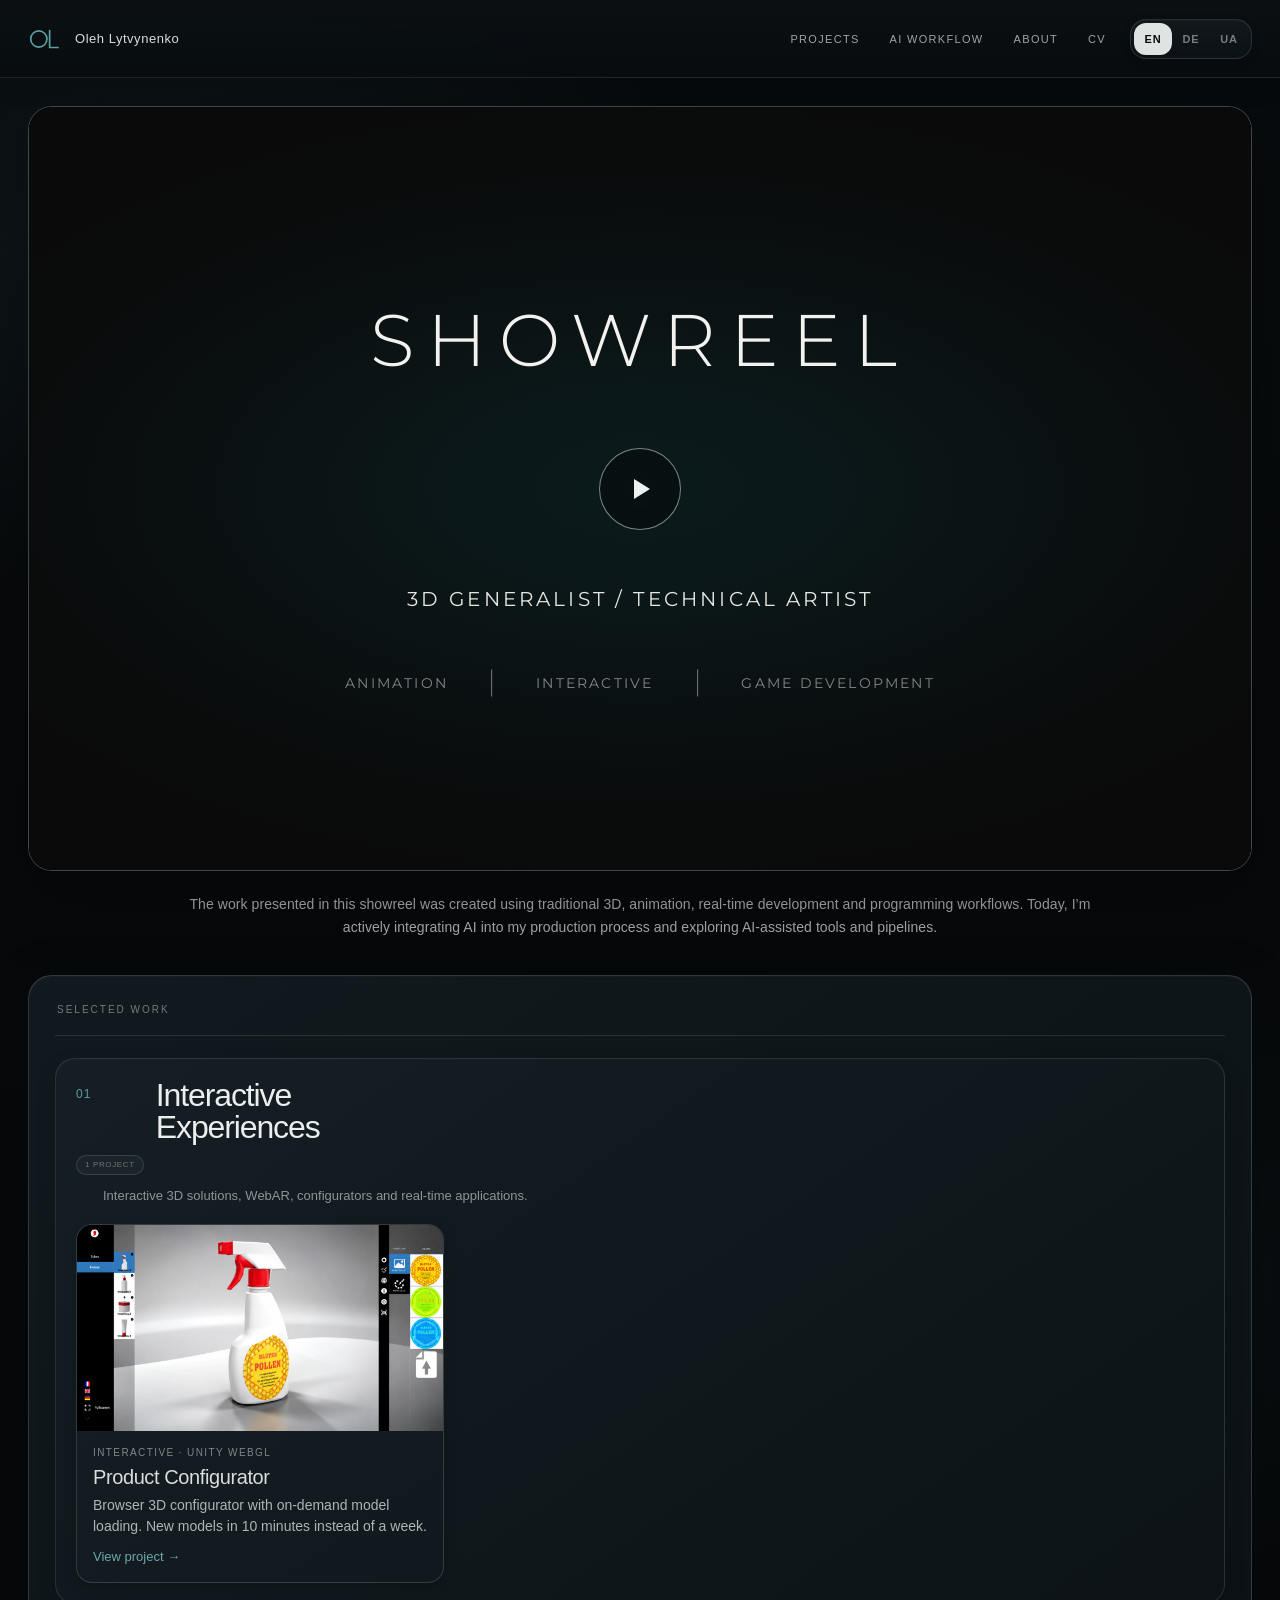
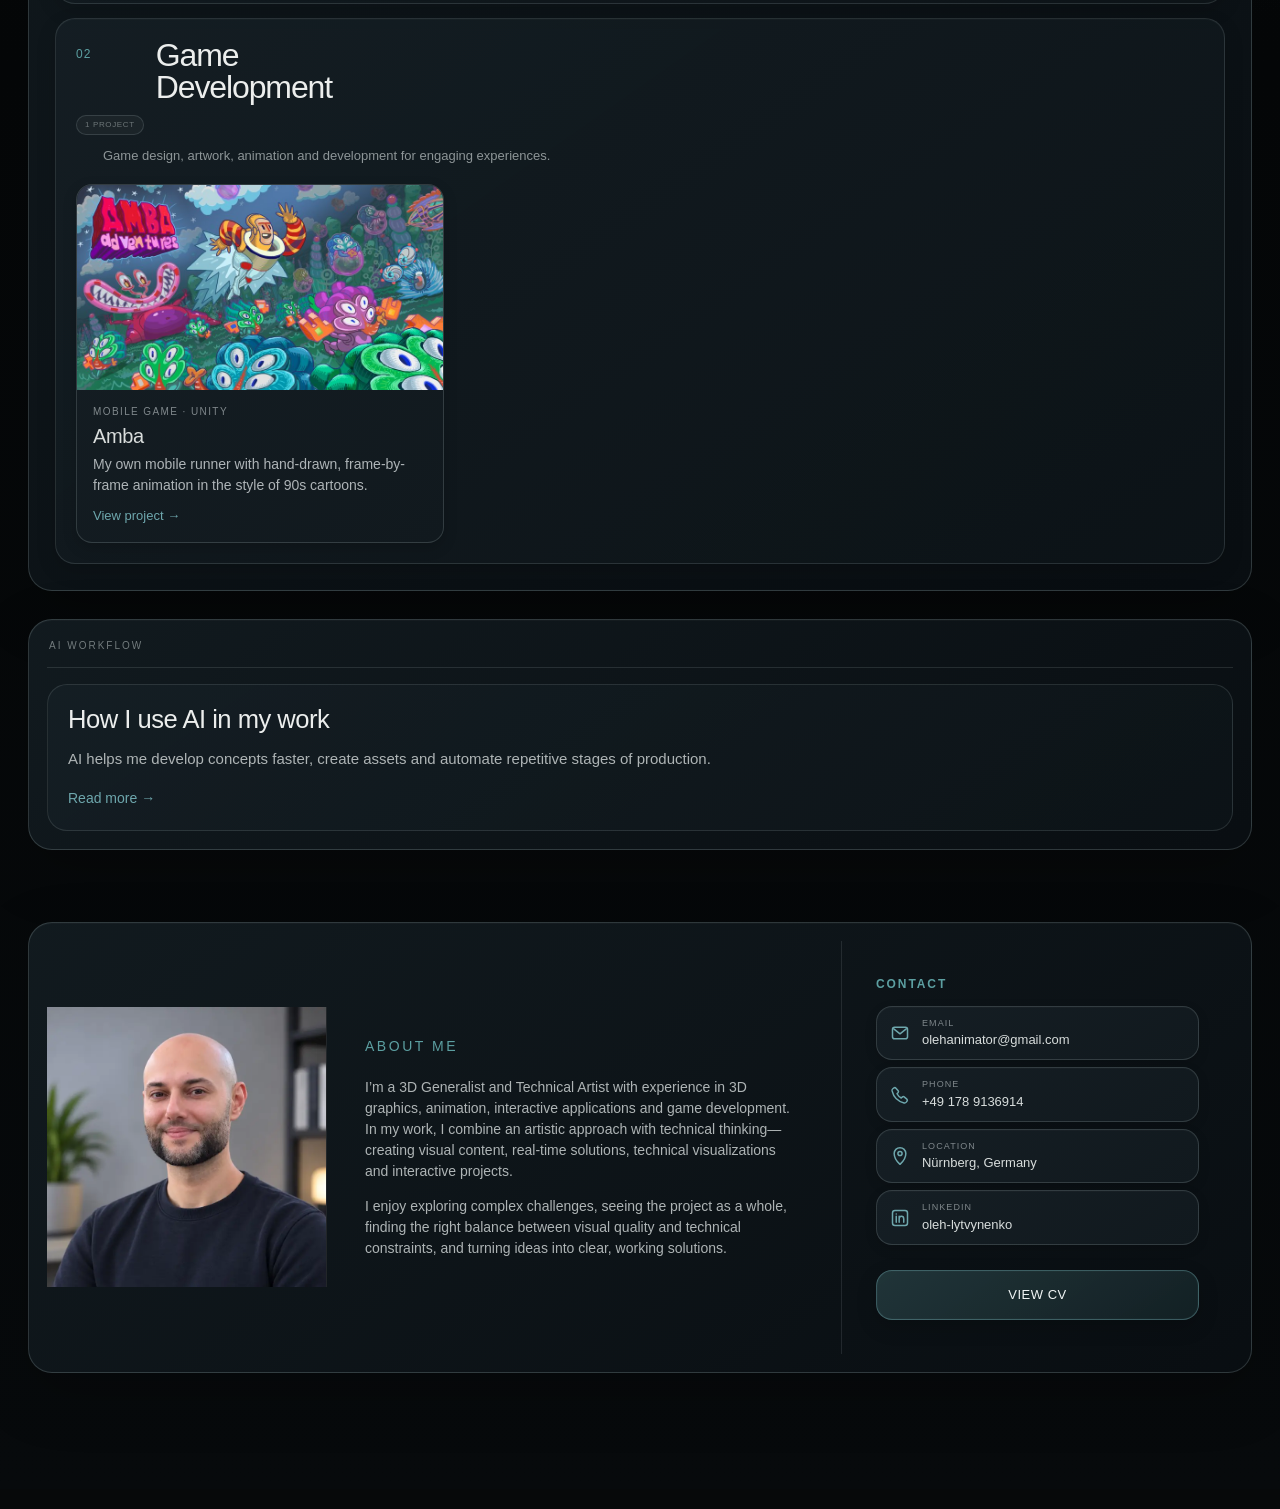
==== index.html @ 7b5730e3 "AI page: back-to-portfolio links instead of 'see the projects'; wider mobile panels, equal photo mar" ====
<!doctype html>
<html lang="en">
<head>
  <meta charset="utf-8">
  <meta name="viewport" content="width=device-width,initial-scale=1">
  <meta name="description" content="Portfolio of Oleh Lytvynenko, a 3D Artist and Technical Artist working in 3D graphics, animation, interactive applications, real-time solutions and game development.">
  <meta name="author" content="Oleh Lytvynenko">
  <meta name="robots" content="index,follow">
  <link rel="canonical" href="https://olehanimator.github.io/">
  <link rel="icon" href="assets/favicon.svg" type="image/svg+xml">
  <meta property="og:type" content="website">
  <meta property="og:site_name" content="Oleh Lytvynenko Portfolio">
  <meta property="og:title" content="Oleh Lytvynenko — 3D Artist & Technical Artist">
  <meta property="og:description" content="3D graphics, animation, interactive applications, real-time solutions and game development.">
  <meta property="og:url" content="https://olehanimator.github.io/">
  <meta property="og:image" content="https://olehanimator.github.io/assets/og-image-v2.png">
  <meta property="og:image:type" content="image/png">
  <meta property="og:image:width" content="1200">
  <meta property="og:image:height" content="630">
  <meta property="og:image:alt" content="Oleh Lytvynenko — 3D Artist and Technical Artist portfolio">
  <meta name="twitter:card" content="summary_large_image">
  <meta name="twitter:title" content="Oleh Lytvynenko — 3D Artist & Technical Artist">
  <meta name="twitter:description" content="3D graphics, animation, interactive applications, real-time solutions and game development.">
  <meta name="twitter:image" content="https://olehanimator.github.io/assets/og-image-v2.png">
  <meta name="twitter:image:alt" content="Oleh Lytvynenko — 3D Artist and Technical Artist portfolio">
  <title>Oleh Lytvynenko — 3D Artist & Technical Artist</title>
  <link rel="preconnect" href="https://fonts.googleapis.com">
  <link rel="preconnect" href="https://fonts.gstatic.com" crossorigin>
  <link href="https://fonts.googleapis.com/css2?family=Montserrat:wght@300;400;500&display=swap" rel="stylesheet">
  <link rel="stylesheet" href="styles.css?v=20260807-3">
  <link rel="stylesheet" href="motion.css?v=20260808-1">
  <link rel="stylesheet" href="mobile-fixes.css?v=20261122-2">
  <link rel="stylesheet" href="visual-tuning-2026.css?v=20260906-1">
  <link rel="stylesheet" href="showreel-state.css?v=20260827-1">
  <link rel="stylesheet" href="home-projects.css?v=20261122-2">
</head>
<body>
<header class="topbar wrap">
  <a class="logo-mark" href="#top" aria-label="Oleh Lytvynenko — home">
    <svg viewBox="0 0 44 40" aria-hidden="true"><circle cx="14" cy="20" r="10.5" fill="none" stroke="currentColor" stroke-width="2.2"/><path d="M28 9v22h11" fill="none" stroke="currentColor" stroke-width="2.2" stroke-linecap="round" stroke-linejoin="round"/></svg>
  </a>
  <div class="topbar-right"><nav><a class="projects-nav-link" href="#projects" data-i18n="nav.projects">Projects</a><a href="ai-workflow.html" data-i18n="nav.ai">AI workflow</a><a href="#about" data-i18n="nav.about">About</a><a href="cv.html">CV</a></nav><div class="language-switcher" aria-label="Language selector"><button type="button" data-lang="en" class="active" aria-pressed="true">EN</button><button type="button" data-lang="de" aria-pressed="false">DE</button><button type="button" data-lang="uk" aria-pressed="false">UA</button></div></div>
</header>
<main id="top">
  <section class="hero wrap"><div class="hero-card" style="aspect-ratio:8/5;min-height:0"><video controls playsinline webkit-playsinline preload="auto" poster="assets/pattern.PNG?v=20260816-1" style="position:absolute;inset:0;width:100%;height:100%;object-fit:contain;background:#000"><source src="https://pub-0a79db6bbbdb49428a9da6ef787332a0.r2.dev/LytvynenkoShowreel.mp4" type="video/mp4">Your browser does not support HTML5 video.</video><div class="shade" style="display:none"></div><div class="hero-copy" style="display:none"><p class="eyebrow" data-i18n="hero.role">3D Artist · Technical Artist</p><h1>Oleh<br>Lytvynenko</h1><p data-i18n-html="hero.intro">I create animation, interactive experiences<br>and technical visualization.</p><span data-i18n="hero.location">● Nürnberg, Germany</span></div><button class="play" type="button" aria-label="Play showreel" style="display:none"><span aria-hidden="true"></span></button><div class="reel-label" style="display:none"><strong data-i18n="hero.showreel">Showreel</strong><span data-i18n="hero.comingSoon">coming soon</span></div><div class="controls" style="display:none"><span>▶</span><span>00:00</span><i></i><span>01:18</span><span>◖</span><span>⚙</span><span>⛶</span></div></div><p class="showreel-note" data-i18n="hero.aiNote">The work presented in this showreel was created using traditional 3D, animation, real-time development and programming workflows. Today, I’m actively integrating AI into my production process and exploring AI-assisted tools and pipelines.</p></section>

  <section id="projects" class="wrap projects home-projects">
    <p class="section-label" data-i18n="projects.label">Selected work</p>

    <section class="work-section" id="interactive">
      <div class="work-heading"><div class="work-title"><span class="work-number">01</span><h2 data-i18n-html="projects.interactive.title">Interactive<br>Experiences</h2><span class="project-count" data-i18n="projects.countOne">1 project</span></div><p data-i18n="projects.interactive.text">Interactive 3D solutions, WebAR, configurators and real-time applications.</p></div>
      <div class="work-cards">
        <a class="work-card" data-project href="projects/product-configurator.html"><div class="work-thumb interactive-thumb"><img src="assets/projects/product-configurator/thumb.jpg?v=2" alt="3D product configurator in the browser" loading="lazy"></div><div class="work-card-copy"><small>Interactive · Unity WebGL</small><h3 data-i18n="cards.configurator.title">Product Configurator</h3><p data-i18n="cards.configurator.text">Browser 3D configurator with on-demand model loading. New models in 10 minutes instead of a week.</p><span data-i18n="cards.view">View project →</span></div></a>
      </div>
    </section>

    <section class="work-section is-temporarily-hidden" id="animation" aria-hidden="true">
      <div class="work-heading"><div class="work-title"><span class="work-number orange-text">02</span><h2 data-i18n="projects.animation.title">Animation</h2><span class="project-count" data-i18n="projects.countTwo">2 projects</span></div><p data-i18n="projects.animation.text">2D and 3D animation, motion design, character animation and storytelling.</p></div>
      <div class="work-cards">
        <a class="work-card" href="project-template.html"><div class="work-thumb animation-thumb"><img src="assets/pattern.PNG?v=20260816-1" alt="Animation project placeholder"></div><div class="work-card-copy"><small>3D Animation</small><h3>Animation Project</h3><p>Project details coming soon.</p><span>View project →</span></div></a>
        <a class="work-card placeholder-card" href="project-template.html"><div class="work-thumb animation-thumb"><img src="assets/pattern.PNG?v=20260816-1" alt="Animation project placeholder"></div><div class="work-card-copy"><small>Motion · Character</small><h3>Next Project</h3><p>Project details coming soon.</p><span>View project →</span></div></a>
      </div>
    </section>

    <section class="work-section" id="games">
      <div class="work-heading"><div class="work-title"><span class="work-number green-text">02</span><h2 data-i18n-html="projects.game.title">Game<br>Development</h2><span class="project-count" data-i18n="projects.countOne">1 project</span></div><p data-i18n="projects.game.text">Game design, artwork, animation and development for engaging experiences.</p></div>
      <div class="work-cards">
        <a class="work-card" data-project href="projects/amba.html"><div class="work-thumb game-thumb"><img src="assets/projects/amba/thumb.jpg?v=2" alt="Amba Adventures key art: the astronaut, Amba and the aliens" loading="lazy"></div><div class="work-card-copy"><small>Mobile game · Unity</small><h3>Amba</h3><p data-i18n="cards.amba.text">My own mobile runner with hand-drawn, frame-by-frame animation in the style of 90s cartoons.</p><span data-i18n="cards.view">View project →</span></div></a>
      </div>
    </section>
  </section>

  <section id="ai-workflow" class="wrap ai-teaser">
    <p class="section-label" data-i18n="ai.label">AI workflow</p>
    <div class="ai-teaser-body">
      <h2 data-i18n="ai.title">How I use AI in my work</h2>
      <p data-i18n="ai.text">AI helps me develop concepts faster, create assets and automate repetitive stages of production.</p>
      <a class="ai-teaser-link" href="ai-workflow.html" data-i18n="ai.more">Read more →</a>
    </div>
  </section>

  <section id="about" class="about wrap"><div class="portrait"><img src="assets/portrait-site.webp?v=1" alt="Portrait of Oleh Lytvynenko" width="900" height="900" loading="lazy" decoding="async"></div><div class="about-copy"><p class="eyebrow accent" data-i18n="about.title">About me</p><p data-i18n="about.p1">I’m a 3D Artist and Technical Artist with experience in 3D graphics, animation, interactive applications and game development. In my work, I combine an artistic approach with technical thinking—creating visual content, real-time solutions, technical visualizations and interactive projects.</p><p data-i18n="about.p2">I enjoy exploring complex challenges, seeing the project as a whole, finding the right balance between visual quality and technical constraints, and turning ideas into clear, working solutions.</p></div><div class="contact" aria-label="Contact details"><p class="contact-label">Contact</p><a class="contact-row" href="mailto:olehanimator@gmail.com"><span class="contact-icon" aria-hidden="true" style="color:#6ea7ad;display:grid;place-items:center"><svg viewBox="0 0 24 24" fill="none" style="width:20px;height:20px;display:block"><rect x="3" y="5" width="18" height="14" rx="2.5" stroke="currentColor" stroke-width="1.8"/><path d="M4.5 7l7.5 6 7.5-6" stroke="currentColor" stroke-width="1.8" stroke-linecap="round" stroke-linejoin="round"/></svg></span><span><small>Email</small>olehanimator@gmail.com</span></a><a class="contact-row" href="tel:+491789136914"><span class="contact-icon" aria-hidden="true" style="color:#6ea7ad;display:grid;place-items:center"><svg viewBox="0 0 24 24" fill="none" style="width:20px;height:20px;display:block"><path d="M7.1 3.8 9.8 7c.5.6.5 1.4 0 2L8.4 10.5c1.2 2.3 2.8 3.9 5.1 5.1l1.5-1.4c.6-.5 1.4-.5 2 0l3.2 2.7c.7.6.8 1.6.3 2.3l-1 1.4c-.6.8-1.6 1.2-2.6.9C9.3 19.7 4.3 14.7 2.5 7.1c-.2-1 .1-2 .9-2.6l1.4-1c.7-.5 1.7-.4 2.3.3Z" stroke="currentColor" stroke-width="1.8" stroke-linecap="round" stroke-linejoin="round"/></svg></span><span><small>Phone</small>+49 178 9136914</span></a><div class="contact-row static"><span class="contact-icon" aria-hidden="true" style="color:#6ea7ad;display:grid;place-items:center"><svg viewBox="0 0 24 24" fill="none" style="width:20px;height:20px;display:block"><path d="M12 22s7-6.1 7-13a7 7 0 1 0-14 0c0 6.9 7 13 7 13Z" stroke="currentColor" stroke-width="1.8" stroke-linejoin="round"/><circle cx="12" cy="9" r="2.5" stroke="currentColor" stroke-width="1.8"/></svg></span><span><small>Location</small><span data-i18n="about.locationText">Nürnberg, Germany</span></span></div><a class="contact-row" href="https://www.linkedin.com/in/oleh-lytvynenko-2490a337" target="_blank" rel="noreferrer"><span class="contact-icon" aria-hidden="true" style="color:#6ea7ad;display:grid;place-items:center;background:none;border:0;box-shadow:none"><svg viewBox="0 0 24 24" fill="none" style="width:20px;height:20px;display:block"><rect x="3" y="3" width="18" height="18" rx="3" stroke="currentColor" stroke-width="1.8"/><path d="M7.5 10v7M7.5 7.2v.1M11 17v-4.1c0-1.8 1-3 2.7-3 1.9 0 2.8 1.2 2.8 3.2V17M11 10v7" stroke="currentColor" stroke-width="1.8" stroke-linecap="round"/></svg></span><span><small>LinkedIn</small>oleh-lytvynenko</span></a><a id="cv" class="cv-link" href="cv.html">View CV</a></div></section>
</main>
<footer class="wrap"><span>© <b id="year"></b> Oleh Lytvynenko</span><span data-i18n="footer.rights">All rights reserved</span></footer>
<script src="script.js?v=20261122-1"></script><script src="showreel-state.js?v=20260925-7"></script><script src="motion.js?v=20260808-1"></script><script type="module" src="https://static.cloudflareinsights.com/beacon.min.js" data-cf-beacon='{"token":"c24475ce87b84aad874a7073d47edc40"}'></script>
</body></html>
---- styles.css ----
:root{--bg:#050708;--panel:#0c1115;--text:#f3f2ee;--muted:#a8adb0;--line:rgba(255,255,255,.1);--blue:#73a2ff;--orange:#ff7448;--green:#addb67;--max:1460px}*{box-sizing:border-box}html{scroll-behavior:smooth}body{margin:0;background:radial-gradient(circle at 30% 0%,rgba(52,70,86,.18),transparent 30%),#050708;color:var(--text);font-family:Inter,Arial,sans-serif;line-height:1.5;-webkit-font-smoothing:antialiased}.wrap{width:min(calc(100% - 48px),var(--max));margin-inline:auto}.topbar{min-height:82px;display:flex;align-items:center;justify-content:space-between;gap:24px}.topbar-right{display:flex;align-items:center;gap:24px}.logo{font-size:30px;font-weight:800;letter-spacing:-.06em;text-decoration:none}.topbar nav{display:flex;gap:34px;flex-wrap:wrap}.topbar nav a{color:#ddd;text-decoration:none;text-transform:uppercase;font-size:13px;letter-spacing:.08em}.language-switcher{display:flex;align-items:center;padding:3px;border:1px solid var(--line);border-radius:999px;background:rgba(255,255,255,.03)}.language-switcher button{min-width:38px;height:32px;padding:0 10px;border:0;border-radius:999px;background:transparent;color:#8f9699;font:600 11px/1 Inter,Arial,sans-serif;letter-spacing:.08em;cursor:pointer}.language-switcher button.active{background:#f3f2ee;color:#090b0d}.hero-card{position:relative;min-height:600px;overflow:hidden;border:1px solid var(--line);border-radius:18px;background:#0c1115}.hero-card>img{position:absolute;inset:0;width:100%;height:100%;object-fit:cover}.shade{position:absolute;inset:0;background:linear-gradient(90deg,rgba(0,0,0,.95),rgba(0,0,0,.68) 34%,rgba(0,0,0,.12) 68%)}.hero-copy{position:absolute;z-index:2;top:70px;left:62px;max-width:560px}.eyebrow{margin:0 0 20px;color:#b7b8b8;text-transform:uppercase;font-size:13px;letter-spacing:.18em}.hero h1{margin:0 0 28px;font-size:clamp(58px,7vw,108px);line-height:.84;letter-spacing:-.065em}.hero-copy>p:not(.eyebrow){font-size:20px;color:#d2d4d4}.hero-copy>span{display:block;margin-top:34px;color:#b2b6b8}.play{position:absolute;z-index:3;top:52%;left:50%;transform:translate(-50%,-50%);width:100px;height:100px;border-radius:50%;border:1px solid rgba(255,255,255,.86);background:rgba(0,0,0,.28);color:#fff;font-size:34px;backdrop-filter:blur(8px)}.reel-label{position:absolute;z-index:3;top:calc(52% + 70px);left:50%;transform:translateX(-50%);display:flex;flex-direction:column;align-items:center;text-transform:uppercase}.reel-label span{font-size:12px;color:var(--muted)}.controls{position:absolute;z-index:3;left:62px;right:62px;bottom:28px;display:grid;grid-template-columns:auto auto 1fr auto auto auto auto;align-items:center;gap:15px;font-size:13px}.controls i{height:5px;border-radius:10px;background:rgba(255,255,255,.22)}.projects{padding:36px 0 0}.section-label{text-align:center;color:#929799;text-transform:uppercase;letter-spacing:.24em;font-size:12px;margin:0 0 28px}.project-grid{display:grid;grid-template-columns:repeat(3,1fr);gap:16px}.project-card{position:relative;min-height:310px;overflow:hidden;border:1px solid var(--line);border-radius:18px;background:#0c1115;color:inherit;text-decoration:none}.project-card:after{content:"";position:absolute;inset:0;background:linear-gradient(90deg,rgba(0,0,0,.88),rgba(0,0,0,.1))}.project-card img{position:absolute;inset:0;width:100%;height:100%;object-fit:cover}.project-card>div{position:absolute;z-index:2;left:28px;right:28px;bottom:26px}.project-card span{font-weight:700;color:var(--blue)}.project-card.orange span{color:var(--orange)}.project-card.green span{color:var(--green)}.project-card h2{font-size:30px;line-height:1.04;letter-spacing:-.035em;margin:12px 0}.project-card p{max-width:320px;color:#c5c8ca;font-size:14px}.project-arrow{width:42px;height:42px;border:1px solid rgba(255,255,255,.4);border-radius:50%;display:grid;place-items:center;font-weight:400}.about{margin-top:90px;padding:18px;display:grid;grid-template-columns:300px 1.2fr .8fr;gap:34px;align-items:center;border:1px solid var(--line);border-radius:18px;background:linear-gradient(135deg,#0d1317,#090d10)}.portrait{min-height:215px;border-radius:12px;display:grid;place-items:center;background:linear-gradient(135deg,#262b2e,#111416);color:#747b7e;text-transform:uppercase;letter-spacing:.15em;font-size:12px}.about p{color:#d2d4d4}.accent{color:#7fb5ff!important}.contact{padding-left:30px;border-left:1px solid var(--line)}.contact a{margin-top:12px;display:inline-flex;min-height:50px;padding:12px 18px;border:1px solid rgba(255,255,255,.5);border-radius:8px;align-items:center;text-decoration:none;text-transform:uppercase;font-size:13px}footer{min-height:72px;display:flex;align-items:center;justify-content:space-between;color:#747a7c;font-size:13px}@media(max-width:1080px){.topbar-right{gap:16px}.topbar nav{gap:18px}}@media(max-width:980px){.topbar{align-items:flex-start;padding:18px 0}.topbar-right{align-items:flex-end;flex-direction:column-reverse}.project-grid{grid-template-columns:1fr 1fr}.project-card:last-child{grid-column:1/-1}.about{grid-template-columns:240px 1fr}.contact{grid-column:1/-1;padding:24px 0 0;border-left:0;border-top:1px solid var(--line)}}@media(max-width:700px){.wrap{width:min(calc(100% - 28px),var(--max))}.topbar{gap:16px}.topbar-right{gap:12px}.topbar nav{gap:10px 14px;justify-content:flex-end}.topbar nav a{font-size:11px}.language-switcher button{min-width:34px;height:30px;padding:0 8px}.hero-card{min-height:710px}.hero-copy{top:42px;left:28px;right:28px}.hero h1{font-size:58px}.hero-copy>p:not(.eyebrow){font-size:17px}.play{top:64%;left:50%}.reel-label{top:calc(64% + 70px);left:50%}.controls{left:22px;right:22px;grid-template-columns:auto auto 1fr auto}.controls span:nth-last-child(-n+3){display:none}.project-grid{grid-template-columns:1fr}.project-card:last-child{grid-column:auto}.about{grid-template-columns:1fr}.contact{grid-column:auto}footer{gap:20px}}
.portrait{min-height:0;aspect-ratio:1/1;overflow:hidden;background:#11161a;text-transform:none}.portrait img{display:block;width:100%;height:100%;object-fit:cover}.about-copy p:last-child{margin-bottom:0}.contact{display:flex;flex-direction:column;gap:8px}.contact-label{margin:0 0 6px;color:#7fb5ff!important;text-transform:uppercase;font-size:12px;font-weight:700;letter-spacing:.16em}.contact .contact-row{display:grid;grid-template-columns:22px 1fr;gap:11px;align-items:center;width:100%;min-height:0;margin:0;padding:11px 12px;border:1px solid var(--line);border-radius:10px;background:rgba(255,255,255,.025);color:#e7e7e3;text-transform:none;font-size:13px;line-height:1.25}.contact .contact-row:hover{border-color:rgba(127,181,255,.55);background:rgba(127,181,255,.06)}.contact .contact-row.static{cursor:default}.contact .contact-row small{display:block;margin-bottom:3px;color:#7f878b;text-transform:uppercase;font-size:9px;letter-spacing:.12em}.contact .cv-link{justify-content:center;width:100%;margin-top:8px}.contact .cv-link.disabled{opacity:.48;pointer-events:none;border-color:var(--line)}@media(max-width:980px){.portrait{align-self:start}.contact{display:grid;grid-template-columns:repeat(2,minmax(0,1fr));gap:10px}.contact-label,.contact .cv-link{grid-column:1/-1}}@media(max-width:700px){.about{padding:14px;gap:24px}.portrait{max-width:360px;width:100%;margin-inline:auto}.contact{display:flex}.contact .contact-row{padding:13px}}
---- motion.css ----
body{overflow-x:hidden}.topbar{position:relative;z-index:20}.topbar nav a,.logo-mark,.language-switcher button,.work-card,.work-card img,.play,.contact .contact-row,.cv-link{transition:transform .28s cubic-bezier(.2,.8,.2,1),opacity .28s ease,border-color .28s ease,background-color .28s ease,color .28s ease,filter .28s ease,box-shadow .28s ease}.topbar nav a:hover{color:#fff;transform:translateY(-1px)}.logo-mark:hover{transform:translateY(-1px)}.language-switcher button:hover:not(.active){color:#fff;background:rgba(255,255,255,.06)}.language-switcher button:focus-visible,.topbar a:focus-visible,.work-card:focus-visible,.play:focus-visible,.contact a:focus-visible,.cv-link:focus-visible{outline:2px solid var(--blue);outline-offset:4px}.hero-card{box-shadow:0 30px 90px rgba(0,0,0,.28)}.hero-card:before{content:"";position:absolute;z-index:1;inset:0;pointer-events:none;background:linear-gradient(115deg,transparent 35%,rgba(255,255,255,.035) 50%,transparent 65%);transform:translateX(-120%);animation:hero-sheen 9s ease-in-out infinite}.play{cursor:pointer;box-shadow:0 0 0 0 rgba(255,255,255,.16);left:0!important;right:0!important;margin-inline:auto!important;padding:0!important;display:grid!important;place-items:center!important;transform:translateY(-50%)!important}.play>span{display:block;width:0;height:0;border-top:12px solid transparent;border-bottom:12px solid transparent;border-left:19px solid currentColor;transform:translateX(2px)}.play:hover{transform:translateY(-50%) scale(1.055)!important;background:rgba(10,14,18,.52);box-shadow:0 0 0 12px rgba(255,255,255,.06)}.reel-label{left:0!important;right:0!important;margin-inline:auto!important;transform:none!important;text-align:center}.portrait{box-shadow:0 18px 50px rgba(0,0,0,.22)}.contact .contact-row:hover{transform:translateY(-2px)}.cv-link:hover{transform:translateY(-2px)}.reveal{opacity:0;transform:translateY(20px);filter:blur(4px);transition:opacity .62s ease var(--reveal-delay,0ms),transform .7s cubic-bezier(.2,.8,.2,1) var(--reveal-delay,0ms),filter .62s ease var(--reveal-delay,0ms)}.reveal.is-visible{opacity:1;transform:none;filter:none}.work-section.reveal .motion-card{opacity:0;transform:translateY(10px);transition:opacity .42s ease calc(var(--reveal-delay,0ms) + var(--card-delay,0ms)),transform .5s cubic-bezier(.2,.8,.2,1) calc(var(--reveal-delay,0ms) + var(--card-delay,0ms)),border-color .28s ease,box-shadow .28s ease}.work-section.reveal.is-visible .motion-card{opacity:1;transform:none}.is-pressed{transform:scale(.985)!important}.play.is-pressed{transform:translateY(-50%) scale(.965)!important}@keyframes hero-sheen{0%,72%{transform:translateX(-120%)}88%,100%{transform:translateX(120%)}}
.logo-mark{width:46px;height:40px;display:grid;place-items:center;color:#f3f2ee;text-decoration:none}.logo-mark svg{display:block;width:44px;height:40px}.home-projects{padding-top:48px}.work-section{position:relative;padding:22px;margin:0 0 14px;border:1px solid var(--line);border-radius:20px;background:linear-gradient(145deg,rgba(15,21,26,.94),rgba(8,12,15,.96));overflow:hidden}.work-section:first-of-type{border-top:1px solid var(--line);padding-top:22px}.work-section:before{content:"";position:absolute;inset:0 auto auto 0;width:100%;height:2px;background:var(--blue);opacity:.7}.work-section#animation:before{background:var(--orange)}.work-section#games:before{background:var(--green)}.work-heading{display:grid;grid-template-columns:minmax(240px,.8fr) minmax(260px,1fr);gap:28px;align-items:end;margin-bottom:0;padding-bottom:15px;border-bottom:1px solid var(--line)}.work-title{display:flex;align-items:flex-start;gap:14px;position:relative;padding-right:92px}.work-number{color:var(--blue);font-weight:700;font-size:12px;letter-spacing:.08em;padding-top:7px}.orange-text{color:var(--orange)}.green-text{color:var(--green)}.work-heading h2{margin:0;font-size:clamp(29px,3vw,43px);line-height:.96;letter-spacing:-.045em}.work-heading p{max-width:500px;margin:0;color:#afb4b6;font-size:14px}.project-count{position:absolute;top:2px;right:0;padding:5px 8px;border:1px solid var(--line);border-radius:999px;color:#8f9699;font-size:9px;line-height:1;text-transform:uppercase;letter-spacing:.08em;white-space:nowrap}.work-cards{display:grid;grid-template-columns:repeat(4,minmax(0,1fr));gap:9px;padding-top:13px}.work-card{display:grid;grid-template-columns:72px minmax(0,1fr);height:82px;min-height:82px;overflow:hidden;border:1px solid rgba(255,255,255,.09);border-radius:12px;background:#0a0f13;color:inherit;text-decoration:none}.work-thumb{height:82px;min-height:82px;overflow:hidden;background:#11171b}.work-thumb img{display:block;width:100%;height:100%;object-fit:cover}.work-card-copy{padding:10px 11px;display:flex;flex-direction:column;justify-content:center;min-width:0;position:relative}.work-card-copy small{color:#858c90;text-transform:uppercase;letter-spacing:.08em;font-size:7px;white-space:nowrap;overflow:hidden;text-overflow:ellipsis;padding-right:14px}.work-card-copy h3{margin:4px 18px 0 0;font-size:14px;line-height:1.05;letter-spacing:-.02em;white-space:nowrap;overflow:hidden;text-overflow:ellipsis}.work-card-copy:after{content:"→";position:absolute;right:10px;top:50%;transform:translateY(-50%);color:#aab0b3;font-size:13px;transition:transform .28s cubic-bezier(.2,.8,.2,1),color .28s ease}.work-card-copy p,.work-card-copy>span{display:none}.work-card:hover{transform:translateY(-2px);border-color:rgba(255,255,255,.24);box-shadow:0 12px 30px rgba(0,0,0,.2)}.work-card:hover img{transform:scale(1.035)}.work-card:hover .work-card-copy:after{transform:translate(2px,-50%);color:#fff}.placeholder-card{opacity:.78}
@media(max-width:1100px){.work-cards{grid-template-columns:repeat(3,minmax(0,1fr))}}
@media(max-width:980px){.work-heading{grid-template-columns:1fr;gap:9px}.work-heading p{max-width:620px}.work-cards{grid-template-columns:repeat(2,minmax(0,1fr))}}
@media(max-width:700px){.topbar{position:sticky;top:0;padding-inline:14px;margin-inline:0;width:100%;background:rgba(5,7,8,.82);backdrop-filter:blur(18px);border-bottom:1px solid rgba(255,255,255,.06)}.hero-card{box-shadow:none}.play{top:68%!important;left:0!important;right:0!important;margin-inline:auto!important;transform:translateY(-50%)!important}.reel-label{top:calc(68% + 70px)!important;left:0!important;right:0!important;margin-inline:auto!important;transform:none!important}.home-projects{padding-top:34px}.work-section{padding:13px;margin-bottom:10px;border-radius:16px}.work-section:first-of-type{padding-top:13px}.work-heading{padding-bottom:10px;gap:7px}.work-title{gap:9px;padding-right:70px}.work-heading h2{font-size:27px}.work-heading p{font-size:11px;line-height:1.35;max-width:94%}.work-number{font-size:10px;padding-top:5px}.project-count{top:0;font-size:7px;padding:4px 6px}.work-cards{display:grid;grid-auto-flow:column;grid-auto-columns:44%;grid-template-columns:none;gap:7px;padding:9px 1px 2px;overflow-x:auto;overscroll-behavior-inline:contain;scroll-snap-type:x proximity;scrollbar-width:none}.work-cards::-webkit-scrollbar{display:none}.work-card{grid-template-columns:46px minmax(0,1fr);height:64px;min-height:64px;scroll-snap-align:start;border-radius:10px}.work-thumb{height:64px;min-height:64px}.work-card-copy{padding:7px 8px}.work-card-copy small{display:none}.work-card-copy h3{font-size:11px;line-height:1.08;margin:0 15px 0 0;white-space:normal;display:-webkit-box;-webkit-line-clamp:2;-webkit-box-orient:vertical}.work-card-copy:after{right:7px;font-size:11px}.work-card:hover{transform:none}.reveal{transform:translateY(14px);filter:none}.work-section.reveal .motion-card{transform:translateY(7px)}}
@media(prefers-reduced-motion:reduce){html{scroll-behavior:auto}.hero-card:before{animation:none}.reveal,.reveal.is-visible,.motion-card,.topbar nav a,.logo-mark,.language-switcher button,.work-card,.work-card img,.play,.contact .contact-row,.cv-link{transition:none!important}.reveal,.motion-card{opacity:1!important;transform:none!important;filter:none!important}.work-card{transform:none!important}.play{transform:translateY(-50%)!important}}
---- mobile-fixes.css ----
html,body{max-width:100%;overflow-x:clip}.logo-mark{width:40px;height:40px;display:grid;place-items:center;color:#f3f2ee;text-decoration:none}.logo-mark svg{display:block;width:34px;height:34px}.contact-icon{width:22px;height:22px;display:grid;place-items:center;color:#cbd0d3}.contact-icon svg{display:block;width:20px;height:20px}.linkedin-icon{width:22px;height:22px;border-radius:4px;background:#0A66C2;color:#fff;padding:3px}.linkedin-icon svg{width:16px;height:16px}.contact .contact-row:hover .linkedin-icon{background:#0A66C2}.play{left:50%;top:50%}.reel-label{left:50%;top:calc(50% + 70px)}

.hero-card .showreel-poster{
  position:absolute;z-index:2;inset:0;opacity:1;transition:opacity .22s ease;pointer-events:none;overflow:hidden;
  background:
    radial-gradient(
      ellipse 74% 60% at 50% 50%,
      rgba(11,27,29,.92) 0%,
      rgba(11,27,29,.82) 14%,
      rgba(11,27,29,.64) 28%,
      rgba(11,27,29,.42) 44%,
      rgba(11,27,29,.22) 60%,
      rgba(11,27,29,.08) 74%,
      rgba(10,10,10,0) 88%
    ),
    radial-gradient(
      ellipse 46% 34% at 50% 50%,
      rgba(11,27,29,.18) 0%,
      rgba(11,27,29,.08) 58%,
      rgba(11,27,29,0) 100%
    ),
    #0A0A0A;
}
.showreel-poster-content{
  position:absolute;inset:0;color:#f3f2ee;text-align:center;
  font-family:'Montserrat',Arial,sans-serif;letter-spacing:.08em;
}
.showreel-poster-title{
  position:absolute;left:50%;top:30.5%;transform:translate(-50%,-50%);
  font-size:clamp(50px,5.7vw,88px);font-weight:300;line-height:1;letter-spacing:.18em;white-space:nowrap;
}
.showreel-poster-role{
  position:absolute;left:50%;top:64.5%;transform:translate(-50%,-50%);
  font-size:clamp(15px,1.55vw,24px);font-weight:400;line-height:1.15;letter-spacing:.16em;white-space:nowrap;color:rgba(243,242,238,.94);
}
.showreel-poster-sections{
  position:absolute;left:50%;top:75.5%;transform:translate(-50%,-50%);
  display:flex;align-items:center;justify-content:center;gap:clamp(28px,3.4vw,58px);
  font-size:clamp(12px,1.08vw,17px);font-weight:400;letter-spacing:.16em;white-space:nowrap;color:rgba(243,242,238,.52);
}
.showreel-poster-sections i{display:block;width:1px;height:27px;background:rgba(243,242,238,.48)}.hero-card .showreel-poster.is-hidden{opacity:0}.hero-card button.play{z-index:4!important;top:50%!important;left:0!important;right:0!important;margin:auto!important;display:grid!important}.hero-card button.play.is-hidden{display:none!important}.showreel-loader{position:absolute;z-index:5;left:50%;top:50%;width:46px;height:46px;margin:-23px 0 0 -23px;border:3px solid rgba(255,255,255,.24);border-top-color:#fff;border-radius:50%;opacity:0;pointer-events:none;animation:showreel-spin .8s linear infinite}.hero-card.is-loading .showreel-loader{opacity:1}@keyframes showreel-spin{to{transform:rotate(360deg)}}

@media(max-width:980px){
  .work-cards{display:flex!important;flex-direction:column!important;gap:7px!important;padding:10px 0 0!important;overflow:visible!important;scroll-snap-type:none!important;width:100%!important}
  .work-card{display:grid!important;width:100%!important;max-width:none!important;height:76px!important;min-height:76px!important;grid-template-columns:minmax(0,72%) minmax(0,28%)!important;border-radius:10px!important;scroll-snap-align:none!important;overflow:hidden!important}
  .work-thumb{width:100%!important;height:76px!important;min-height:76px!important}
  .work-thumb img{width:100%!important;height:100%!important;object-fit:cover!important}
  .work-card-copy{padding:8px 10px!important;display:flex!important;align-items:flex-start!important;justify-content:center!important}
  .work-card-copy small{display:none!important}
  .work-card-copy h3{font-size:12px!important;line-height:1.08!important;margin:0 18px 0 0!important;white-space:normal!important;overflow:hidden!important;display:-webkit-box!important;-webkit-line-clamp:2!important;-webkit-box-orient:vertical!important}
  .work-card-copy:after{right:8px!important;font-size:12px!important}
}

@media(max-width:700px){
  :root{--mobile-gutter:16px}
  .wrap{width:calc(100% - (var(--mobile-gutter) * 2));max-width:var(--max);margin-left:auto;margin-right:auto}
  .topbar{width:calc(100% - (var(--mobile-gutter) * 2));min-width:0}
  .topbar-right{min-width:0;max-width:calc(100% - 52px)}
  .topbar nav{max-width:100%;justify-content:flex-end}
  .hero,.projects,.about,footer{margin-left:auto;margin-right:auto}
  .hero-card,.project-grid,.about{width:100%}
  .project-card{max-width:100%}
  .about{padding:14px}
  footer{padding-left:0;padding-right:0}
  .hero-card button.play{left:0!important;right:0!important;top:50%!important;margin:auto!important}
  .showreel-poster-title{top:18%;font-size:clamp(30px,9.2vw,44px);letter-spacing:.16em}
  .showreel-poster-role{top:77.8%;font-size:clamp(10px,3.15vw,14px);letter-spacing:.12em}
  .showreel-poster-sections{top:85.6%;gap:clamp(9px,2.8vw,16px);font-size:clamp(7.5px,2.15vw,10px);letter-spacing:.09em}
  .showreel-poster-sections i{height:16px}
  .showreel-loader{width:40px;height:40px;margin:-20px 0 0 -20px}
  .reel-label{left:50%;top:calc(64% + 70px)}
  .work-cards{gap:6px!important;padding-top:8px!important}
  .work-card{height:70px!important;min-height:70px!important;grid-template-columns:minmax(0,74%) minmax(0,26%)!important}
  .work-thumb{height:70px!important;min-height:70px!important}
  .work-card-copy{padding:7px 8px!important}
  .work-card-copy h3{font-size:11px!important;margin-right:16px!important}
}


/* Temporary portfolio state: keep project markup in source, but hide it until real case studies are ready. */
.is-temporarily-hidden{display:none!important}

.showreel-note{
  max-width:920px;
  margin:22px auto 0;
  color:rgba(222,228,229,.74);
  font-size:14px;
  line-height:1.65;
  text-align:center;
  letter-spacing:.005em;
}
.hero + .about{margin-top:72px}

@media(max-width:700px){
  .showreel-note{
    margin-top:18px;
    max-width:100%;
    font-size:13px;
    line-height:1.58;
    text-align:left;
  }
  .hero + .about{margin-top:52px}
}

/* Four nav items (with the AI workflow link) on one line on phones */
@media (max-width:480px){
  .topbar nav{gap:8px 16px!important;flex-wrap:nowrap!important}
  .topbar nav a{letter-spacing:.06em!important;white-space:nowrap}
}

/* Phones: Projects, AI teaser and About use almost the full screen width; the showreel keeps its margins */
@media (max-width:700px){
  .home-projects,.ai-teaser,.about{width:calc(100% - 12px)!important;max-width:none!important}
  #projects.home-projects,#ai-workflow.ai-teaser{padding:14px 8px 8px!important}
  #projects.home-projects>.work-section{padding-left:12px!important;padding-right:12px!important}
  .about .portrait{max-width:none!important;width:100%!important}
}
---- visual-tuning-2026.css ----
:root{--ui-surface:#0d1317;--ui-surface-2:#11191e;--ui-surface-3:#151e24;--ui-border:rgba(205,224,225,.18);--ui-border-strong:rgba(205,224,225,.28);--ui-glow:rgba(92,159,161,.10);--radius-xl:24px;--radius-lg:20px;--radius-md:16px;--radius-sm:12px}
body{background:radial-gradient(900px 560px at 12% 8%,rgba(52,91,96,.16),transparent 62%),radial-gradient(760px 520px at 88% 42%,rgba(35,58,67,.13),transparent 64%),linear-gradient(180deg,#080b0d 0%,#050708 54%,#070a0c 100%)!important}
.topbar{position:relative!important;background:transparent!important;border:0!important;border-radius:0!important;box-shadow:none!important;isolation:isolate}.topbar:before{content:"";position:absolute;z-index:-1;top:0;bottom:0;left:50%;width:100vw;transform:translateX(-50%);background:linear-gradient(180deg,rgba(12,17,20,.94),rgba(8,12,15,.91));border-bottom:1px solid rgba(205,224,225,.10);box-shadow:0 6px 24px rgba(0,0,0,.12);backdrop-filter:blur(18px);-webkit-backdrop-filter:blur(18px)}
.hero-card{border-radius:var(--radius-xl)!important;border-color:var(--ui-border-strong)!important;box-shadow:0 24px 70px rgba(0,0,0,.34),0 0 0 1px rgba(255,255,255,.018) inset!important}
.hero-card>img{transform:none!important}

.work-section{position:relative!important;margin:0 0 28px!important;padding:22px!important;border:1px solid var(--ui-border)!important;border-radius:var(--radius-xl)!important;overflow:hidden!important;background:linear-gradient(145deg,rgba(18,27,32,.94),rgba(10,15,19,.96))!important;box-shadow:0 18px 50px rgba(0,0,0,.18),0 1px 0 rgba(255,255,255,.025) inset!important}
.work-section:first-of-type{padding-top:22px!important;border-top:1px solid var(--ui-border)!important}
.work-heading{display:block!important;margin:0 0 18px!important;padding:0 0 18px!important;border-bottom:1px solid rgba(205,224,225,.13)!important}
.work-title{display:grid!important;grid-template-columns:auto minmax(0,1fr) auto!important;column-gap:12px!important;align-items:start!important;padding:0!important;min-width:0!important}
.work-number{width:auto!important;flex:none!important;margin:0!important;padding-top:6px!important}
.work-heading h2{margin:0!important;min-width:0!important}
.work-heading p{margin:11px 0 0 27px!important;max-width:680px!important;padding:0!important}
.project-count{position:static!important;align-self:start!important;justify-self:end!important;margin:0!important;border-radius:var(--radius-sm)!important;background:rgba(255,255,255,.035)!important;border-color:rgba(205,224,225,.15)!important}
.work-cards{display:grid!important;gap:12px!important;margin:0!important;padding:0!important;width:100%!important}
.work-card{border-radius:var(--radius-md)!important;overflow:hidden!important;background:linear-gradient(145deg,var(--ui-surface-3),var(--ui-surface-2))!important;border-color:rgba(205,224,225,.17)!important;box-shadow:0 5px 14px rgba(0,0,0,.17),0 1px 0 rgba(255,255,255,.025) inset!important}
.work-card:hover{border-color:rgba(92,159,161,.55)!important;background:linear-gradient(145deg,#172329,#111a1f)!important;box-shadow:0 10px 28px rgba(0,0,0,.26),0 0 0 1px rgba(92,159,161,.06) inset!important}
.work-thumb{border-radius:var(--radius-md) 0 0 var(--radius-md)!important;overflow:hidden!important;background:#0c1317!important}
.work-thumb img{transform:scale(2.72)!important;transform-origin:center!important;transition:transform .25s ease,filter .25s ease!important;filter:saturate(.82) contrast(1.03) brightness(1.06)!important}
.work-card:hover .work-thumb img{transform:scale(2.79)!important}

.language-switcher{border-radius:var(--radius-md)!important;background:linear-gradient(180deg,rgba(20,28,33,.78),rgba(12,18,22,.82))!important;border-color:rgba(205,224,225,.14)!important;box-shadow:0 2px 10px rgba(0,0,0,.10),0 1px 0 rgba(255,255,255,.018) inset!important}
.language-switcher button{border-radius:var(--radius-sm)!important}.language-switcher button:not(.active):hover{background:rgba(92,159,161,.11)!important}
.about{padding:18px!important;border-radius:var(--radius-xl)!important;overflow:hidden!important;background:linear-gradient(145deg,rgba(18,27,32,.96),rgba(9,14,18,.98))!important;border-color:var(--ui-border)!important;box-shadow:0 20px 60px rgba(0,0,0,.22),0 1px 0 rgba(255,255,255,.025) inset!important}
.contact .contact-row,.contact .cv-link{border-radius:var(--radius-md)!important;background:linear-gradient(145deg,var(--ui-surface-3),var(--ui-surface-2))!important;border-color:rgba(205,224,225,.17)!important;box-shadow:0 4px 12px rgba(0,0,0,.14),0 1px 0 rgba(255,255,255,.02) inset!important}
.contact .contact-row:hover,.contact .cv-link:hover{background:linear-gradient(145deg,#172429,#111a1f)!important;border-color:rgba(92,159,161,.55)!important}
.contact .cv-link{margin-top:18px!important;background:linear-gradient(145deg,rgba(38,61,65,.82),rgba(20,34,38,.92))!important;border-color:rgba(110,167,173,.42)!important;color:#f0f5f5!important;letter-spacing:.04em!important;box-shadow:0 7px 20px rgba(0,0,0,.18),0 0 0 1px rgba(110,167,173,.035) inset!important}
.contact .cv-link:hover{background:linear-gradient(145deg,rgba(46,73,78,.9),rgba(24,41,46,.96))!important;border-color:rgba(110,167,173,.68)!important}

.controls>span:first-child{font-size:0!important;position:relative!important;width:14px!important;height:18px!important;display:inline-block!important}.controls>span:first-child:before{content:"";position:absolute;left:2px;top:50%;transform:translateY(-50%);width:0;height:0;border-top:5px solid transparent;border-bottom:5px solid transparent;border-left:8px solid #d8dddf}

/* Selected Work is one top-level portfolio block; categories live inside it. */
.home-projects{margin-top:36px!important;padding:26px!important;border:1px solid var(--ui-border)!important;border-radius:var(--radius-xl)!important;background:linear-gradient(145deg,rgba(18,27,32,.96),rgba(9,14,18,.98))!important;box-shadow:0 20px 60px rgba(0,0,0,.22),0 1px 0 rgba(255,255,255,.025) inset!important;overflow:hidden!important}
.home-projects>.section-label{margin:0 0 22px!important;text-align:left!important;padding:0 2px 18px!important;border-bottom:1px solid rgba(205,224,225,.13)!important}
.home-projects>.work-section{margin:0 0 14px!important;padding:20px!important;border-radius:var(--radius-lg)!important;background:linear-gradient(145deg,rgba(22,32,38,.78),rgba(13,20,24,.82))!important;border-color:rgba(205,224,225,.13)!important;box-shadow:0 7px 20px rgba(0,0,0,.14),0 1px 0 rgba(255,255,255,.018) inset!important}
.home-projects>.work-section:first-of-type{padding-top:20px!important;border-top:1px solid rgba(205,224,225,.13)!important}
.home-projects>.work-section:last-child{margin-bottom:0!important}

/* Portfolio-ready temporary state: keep project markup intact, hide placeholders until real case studies are published. */
.home-projects .work-cards,.home-projects .project-count{display:none!important}
.home-projects .work-heading{margin-bottom:0!important;padding-bottom:0!important;border-bottom:0!important}
.home-projects .work-title{grid-template-columns:auto minmax(0,1fr)!important}

@media(max-width:980px){.work-section{padding:20px!important}.work-section:first-of-type{padding-top:20px!important}.work-card{grid-template-columns:minmax(0,64%) minmax(0,36%)!important}.work-thumb img{transform:scale(2.98)!important}.work-card:hover .work-thumb img{transform:scale(2.98)!important}}
@media(max-width:700px){:root{--radius-xl:20px;--radius-lg:18px;--radius-md:14px;--radius-sm:10px}.topbar{position:sticky!important;top:0!important;z-index:50!important;background:transparent!important;border:0!important}.topbar:before{background:linear-gradient(180deg,rgba(10,15,18,.92),rgba(7,11,14,.88));border-bottom:1px solid rgba(205,224,225,.09)}.hero-card .play{top:50%!important}.hero-card .reel-label{top:calc(50% + 70px)!important}.home-projects{margin-top:28px!important;padding:18px!important}.home-projects>.section-label{margin-bottom:16px!important;padding-bottom:14px!important}.work-section{padding:18px!important;margin-bottom:24px!important;box-shadow:0 12px 34px rgba(0,0,0,.17)!important}.work-section:first-of-type{padding-top:18px!important}.home-projects>.work-section{padding:16px!important;margin-bottom:12px!important}.home-projects>.work-section:first-of-type{padding-top:16px!important}.work-heading{margin-bottom:16px!important;padding-bottom:16px!important}.work-title{column-gap:10px!important}.work-number{padding-top:5px!important}.work-heading p{margin:10px 0 0 25px!important;max-width:calc(100% - 25px)!important}.work-cards{display:grid!important;grid-template-columns:1fr!important;grid-auto-flow:row!important;grid-auto-columns:auto!important;gap:10px!important;overflow:visible!important}.work-card{width:100%!important;max-width:none!important;grid-template-columns:minmax(0,64%) minmax(0,36%)!important}.work-thumb img{transform:scale(3.06)!important}.work-card:hover .work-thumb img{transform:scale(3.06)!important}.work-card-copy{padding:10px 12px!important}.work-card-copy h3{font-size:12px!important;line-height:1.08!important;margin:0 20px 0 0!important;white-space:normal!important;overflow:hidden!important;display:-webkit-box!important;-webkit-line-clamp:2!important;-webkit-box-orient:vertical!important}.home-projects .work-cards{display:none!important}.home-projects .work-heading{margin-bottom:0!important;padding-bottom:0!important;border-bottom:0!important}.about{padding:18px!important}.about-copy,.contact{width:100%!important;margin-left:0!important;margin-right:0!important;padding-left:0!important;padding-right:0!important}.about-copy p{margin-left:0!important;margin-right:0!important}.contact .contact-row,.contact .cv-link{width:100%!important}.contact .cv-link{margin-top:18px!important}}
---- showreel-state.css ----
.hero-card{transition:border-radius .26s cubic-bezier(.2,.8,.2,1),box-shadow .26s ease!important}
.hero-card.is-playing{border-radius:0!important}
@media(prefers-reduced-motion:reduce){.hero-card{transition:none!important}}
---- home-projects.css ----
/* Real project cards inside the home "Selected work" block (overrides the compact placeholder card styles) */
.home-projects .work-cards{display:grid!important;grid-template-columns:repeat(auto-fill,minmax(300px,1fr))!important;grid-auto-flow:row!important;grid-auto-columns:auto!important;gap:12px!important;padding:18px 0 0!important;overflow:visible!important}
.home-projects .project-count{display:inline-block!important}
.home-projects .work-card[data-project]{display:flex!important;flex-direction:column!important;height:auto!important;min-height:0!important;width:100%!important;max-width:none!important;grid-template-columns:none!important;border-radius:var(--radius-md,14px)!important}
.home-projects .work-card[data-project] .work-thumb{width:100%!important;height:auto!important;min-height:0!important;aspect-ratio:16/9;border-radius:0!important}
.home-projects .work-card[data-project] .work-thumb img{width:100%!important;height:100%!important;object-fit:cover!important;transform:none!important;filter:none!important}
.home-projects .work-card[data-project]:hover .work-thumb img{transform:scale(1.03)!important}
.home-projects .work-card[data-project] .work-card-copy{display:block!important;padding:14px 16px 16px!important}
.home-projects .work-card[data-project] .work-card-copy:after{display:none!important}
.home-projects .work-card[data-project] .work-card-copy small,.home-projects .work-card[data-project] .work-card-copy p,.home-projects .work-card[data-project] .work-card-copy>span{display:block!important}
.home-projects .work-card[data-project] .work-card-copy small{color:#7f878b!important;font-size:10px!important;letter-spacing:.14em!important;text-transform:uppercase;white-space:normal!important}
.home-projects .work-card[data-project] .work-card-copy h3{display:block!important;margin:6px 0!important;font-size:20px!important;line-height:1.15!important;white-space:normal!important;-webkit-line-clamp:unset!important}
.home-projects .work-card[data-project] .work-card-copy p{margin:0 0 10px!important;color:#aeb4b7;font-size:14px;line-height:1.5}
.home-projects .work-card[data-project] .work-card-copy>span{color:#6ea7ad;font-size:13px}
/* Home teaser for the AI workflow page: same outer panel and inner panel as "Selected work" */
.ai-teaser{margin-top:28px;padding:18px;border:1px solid var(--ui-border,rgba(205,224,225,.18));border-radius:var(--radius-xl,24px);background:linear-gradient(145deg,rgba(18,27,32,.96),rgba(9,14,18,.98));box-shadow:0 20px 60px rgba(0,0,0,.22),0 1px 0 rgba(255,255,255,.025) inset;overflow:hidden}
.ai-teaser>.section-label{margin:0 0 16px;padding:0 2px 14px;text-align:left;border-bottom:1px solid rgba(205,224,225,.13)}
.ai-teaser-body{padding:20px;border:1px solid rgba(205,224,225,.13);border-radius:var(--radius-lg,20px);background:linear-gradient(145deg,rgba(22,32,38,.78),rgba(13,20,24,.82))}
.ai-teaser-body h2{margin:0 0 12px;font-size:clamp(22px,2vw,30px);font-weight:450;line-height:1.15;letter-spacing:-.02em}
.ai-teaser-body p{max-width:820px;margin:0 0 14px;color:#aeb4b5;font-size:15px;line-height:1.7}
.ai-teaser-link{color:#6ea7ad;font-size:14px;text-decoration:none}
.ai-teaser-link:hover{color:#9fd0d4}
@media(max-width:700px){.ai-teaser-body{padding:16px 12px}}
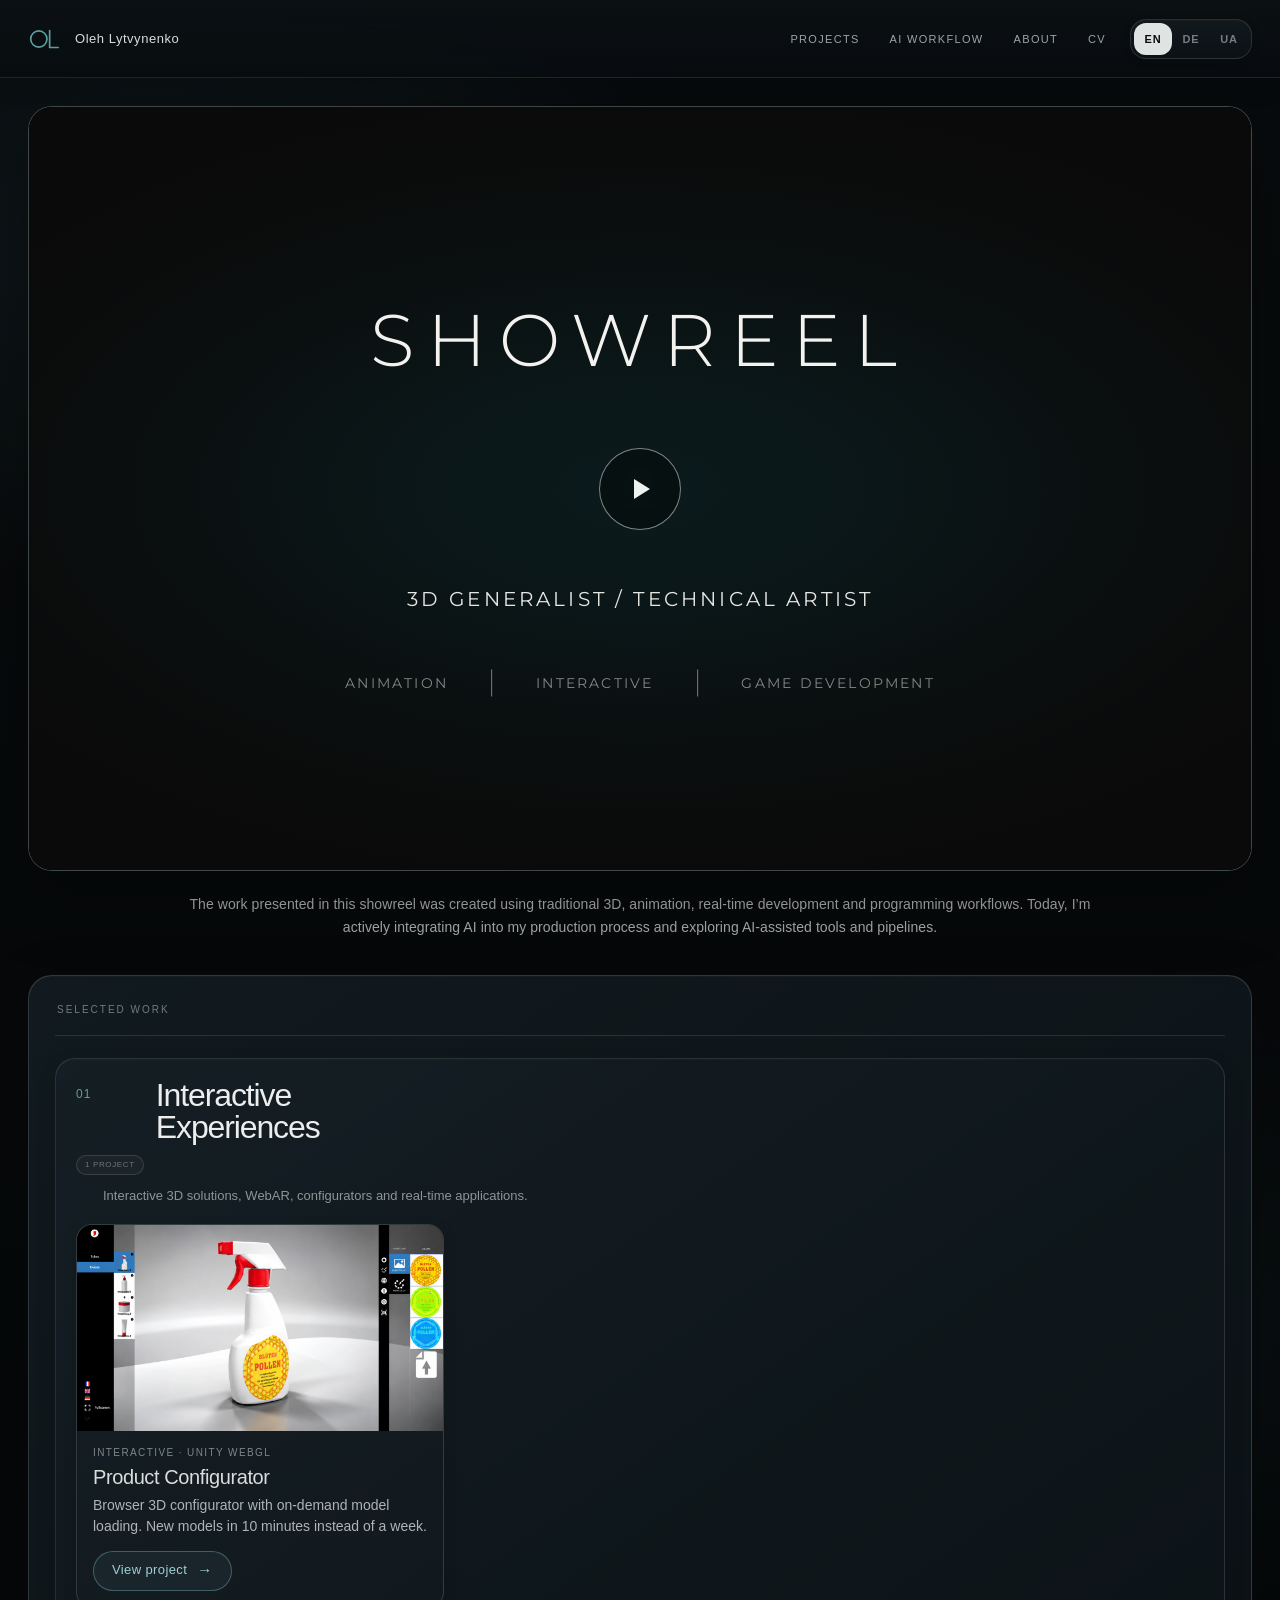
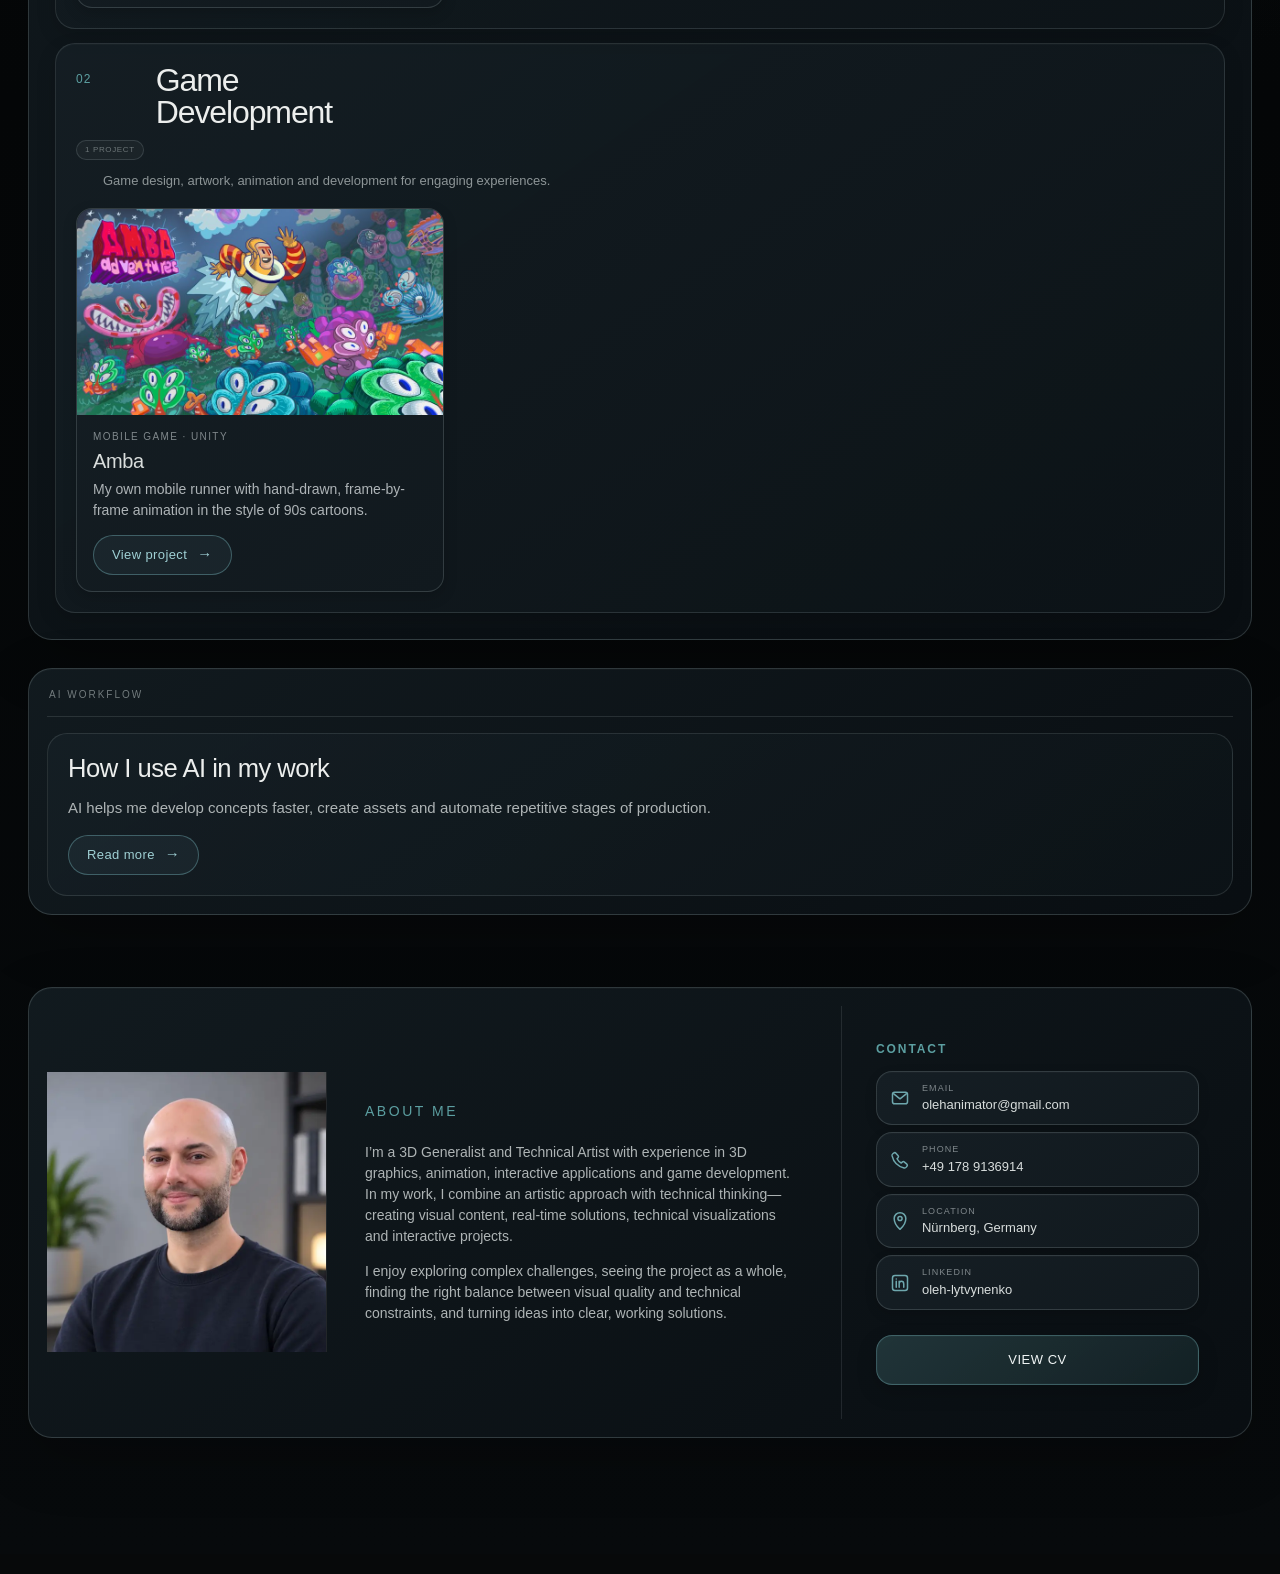
==== commit 09f66613: "Make arrow text links look like buttons site-wide Shared buttons.css (.btn, teal pill with hover). A" ====
--- a/index.html
+++ b/index.html
@@ -32,7 +32,8 @@
   <link rel="stylesheet" href="mobile-fixes.css?v=20261122-2">
   <link rel="stylesheet" href="visual-tuning-2026.css?v=20260906-1">
   <link rel="stylesheet" href="showreel-state.css?v=20260827-1">
-  <link rel="stylesheet" href="home-projects.css?v=20261122-2">
+  <link rel="stylesheet" href="home-projects.css?v=20261122-3">
+  <link rel="stylesheet" href="buttons.css?v=20261122-1">
 </head>
 <body>
 <header class="topbar wrap">
@@ -50,22 +51,22 @@
     <section class="work-section" id="interactive">
       <div class="work-heading"><div class="work-title"><span class="work-number">01</span><h2 data-i18n-html="projects.interactive.title">Interactive<br>Experiences</h2><span class="project-count" data-i18n="projects.countOne">1 project</span></div><p data-i18n="projects.interactive.text">Interactive 3D solutions, WebAR, configurators and real-time applications.</p></div>
       <div class="work-cards">
-        <a class="work-card" data-project href="projects/product-configurator.html"><div class="work-thumb interactive-thumb"><img src="assets/projects/product-configurator/thumb.jpg?v=2" alt="3D product configurator in the browser" loading="lazy"></div><div class="work-card-copy"><small>Interactive · Unity WebGL</small><h3 data-i18n="cards.configurator.title">Product Configurator</h3><p data-i18n="cards.configurator.text">Browser 3D configurator with on-demand model loading. New models in 10 minutes instead of a week.</p><span data-i18n="cards.view">View project →</span></div></a>
+        <a class="work-card" data-project href="projects/product-configurator.html"><div class="work-thumb interactive-thumb"><img src="assets/projects/product-configurator/thumb.jpg?v=2" alt="3D product configurator in the browser" loading="lazy"></div><div class="work-card-copy"><small>Interactive · Unity WebGL</small><h3 data-i18n="cards.configurator.title">Product Configurator</h3><p data-i18n="cards.configurator.text">Browser 3D configurator with on-demand model loading. New models in 10 minutes instead of a week.</p><span class="btn"><span class="btn-label" data-i18n="cards.view">View project</span><span class="btn-arrow btn-arrow-next" aria-hidden="true">→</span></span></div></a>
       </div>
     </section>
 
     <section class="work-section is-temporarily-hidden" id="animation" aria-hidden="true">
       <div class="work-heading"><div class="work-title"><span class="work-number orange-text">02</span><h2 data-i18n="projects.animation.title">Animation</h2><span class="project-count" data-i18n="projects.countTwo">2 projects</span></div><p data-i18n="projects.animation.text">2D and 3D animation, motion design, character animation and storytelling.</p></div>
       <div class="work-cards">
-        <a class="work-card" href="project-template.html"><div class="work-thumb animation-thumb"><img src="assets/pattern.PNG?v=20260816-1" alt="Animation project placeholder"></div><div class="work-card-copy"><small>3D Animation</small><h3>Animation Project</h3><p>Project details coming soon.</p><span>View project →</span></div></a>
-        <a class="work-card placeholder-card" href="project-template.html"><div class="work-thumb animation-thumb"><img src="assets/pattern.PNG?v=20260816-1" alt="Animation project placeholder"></div><div class="work-card-copy"><small>Motion · Character</small><h3>Next Project</h3><p>Project details coming soon.</p><span>View project →</span></div></a>
+        <a class="work-card" href="project-template.html"><div class="work-thumb animation-thumb"><img src="assets/pattern.PNG?v=20260816-1" alt="Animation project placeholder"></div><div class="work-card-copy"><small>3D Animation</small><h3>Animation Project</h3><p>Project details coming soon.</p><span class="btn"><span class="btn-label">View project</span><span class="btn-arrow btn-arrow-next" aria-hidden="true">→</span></span></div></a>
+        <a class="work-card placeholder-card" href="project-template.html"><div class="work-thumb animation-thumb"><img src="assets/pattern.PNG?v=20260816-1" alt="Animation project placeholder"></div><div class="work-card-copy"><small>Motion · Character</small><h3>Next Project</h3><p>Project details coming soon.</p><span class="btn"><span class="btn-label">View project</span><span class="btn-arrow btn-arrow-next" aria-hidden="true">→</span></span></div></a>
       </div>
     </section>
 
     <section class="work-section" id="games">
       <div class="work-heading"><div class="work-title"><span class="work-number green-text">02</span><h2 data-i18n-html="projects.game.title">Game<br>Development</h2><span class="project-count" data-i18n="projects.countOne">1 project</span></div><p data-i18n="projects.game.text">Game design, artwork, animation and development for engaging experiences.</p></div>
       <div class="work-cards">
-        <a class="work-card" data-project href="projects/amba.html"><div class="work-thumb game-thumb"><img src="assets/projects/amba/thumb.jpg?v=2" alt="Amba Adventures key art: the astronaut, Amba and the aliens" loading="lazy"></div><div class="work-card-copy"><small>Mobile game · Unity</small><h3>Amba</h3><p data-i18n="cards.amba.text">My own mobile runner with hand-drawn, frame-by-frame animation in the style of 90s cartoons.</p><span data-i18n="cards.view">View project →</span></div></a>
+        <a class="work-card" data-project href="projects/amba.html"><div class="work-thumb game-thumb"><img src="assets/projects/amba/thumb.jpg?v=2" alt="Amba Adventures key art: the astronaut, Amba and the aliens" loading="lazy"></div><div class="work-card-copy"><small>Mobile game · Unity</small><h3>Amba</h3><p data-i18n="cards.amba.text">My own mobile runner with hand-drawn, frame-by-frame animation in the style of 90s cartoons.</p><span class="btn"><span class="btn-label" data-i18n="cards.view">View project</span><span class="btn-arrow btn-arrow-next" aria-hidden="true">→</span></span></div></a>
       </div>
     </section>
   </section>
@@ -75,7 +76,7 @@
     <div class="ai-teaser-body">
       <h2 data-i18n="ai.title">How I use AI in my work</h2>
       <p data-i18n="ai.text">AI helps me develop concepts faster, create assets and automate repetitive stages of production.</p>
-      <a class="ai-teaser-link" href="ai-workflow.html" data-i18n="ai.more">Read more →</a>
+      <a class="btn ai-teaser-link" href="ai-workflow.html"><span data-i18n="ai.more">Read more</span><span class="btn-arrow btn-arrow-next" aria-hidden="true">→</span></a>
     </div>
   </section>
 
--- a/home-projects.css
+++ b/home-projects.css
@@ -7,17 +7,15 @@
 .home-projects .work-card[data-project]:hover .work-thumb img{transform:scale(1.03)!important}
 .home-projects .work-card[data-project] .work-card-copy{display:block!important;padding:14px 16px 16px!important}
 .home-projects .work-card[data-project] .work-card-copy:after{display:none!important}
-.home-projects .work-card[data-project] .work-card-copy small,.home-projects .work-card[data-project] .work-card-copy p,.home-projects .work-card[data-project] .work-card-copy>span{display:block!important}
+.home-projects .work-card[data-project] .work-card-copy small,.home-projects .work-card[data-project] .work-card-copy p{display:block!important}
+.home-projects .work-card[data-project] .work-card-copy>.btn{display:inline-flex!important;margin-top:4px}
 .home-projects .work-card[data-project] .work-card-copy small{color:#7f878b!important;font-size:10px!important;letter-spacing:.14em!important;text-transform:uppercase;white-space:normal!important}
 .home-projects .work-card[data-project] .work-card-copy h3{display:block!important;margin:6px 0!important;font-size:20px!important;line-height:1.15!important;white-space:normal!important;-webkit-line-clamp:unset!important}
 .home-projects .work-card[data-project] .work-card-copy p{margin:0 0 10px!important;color:#aeb4b7;font-size:14px;line-height:1.5}
-.home-projects .work-card[data-project] .work-card-copy>span{color:#6ea7ad;font-size:13px}
 /* Home teaser for the AI workflow page: same outer panel and inner panel as "Selected work" */
 .ai-teaser{margin-top:28px;padding:18px;border:1px solid var(--ui-border,rgba(205,224,225,.18));border-radius:var(--radius-xl,24px);background:linear-gradient(145deg,rgba(18,27,32,.96),rgba(9,14,18,.98));box-shadow:0 20px 60px rgba(0,0,0,.22),0 1px 0 rgba(255,255,255,.025) inset;overflow:hidden}
 .ai-teaser>.section-label{margin:0 0 16px;padding:0 2px 14px;text-align:left;border-bottom:1px solid rgba(205,224,225,.13)}
 .ai-teaser-body{padding:20px;border:1px solid rgba(205,224,225,.13);border-radius:var(--radius-lg,20px);background:linear-gradient(145deg,rgba(22,32,38,.78),rgba(13,20,24,.82))}
 .ai-teaser-body h2{margin:0 0 12px;font-size:clamp(22px,2vw,30px);font-weight:450;line-height:1.15;letter-spacing:-.02em}
 .ai-teaser-body p{max-width:820px;margin:0 0 14px;color:#aeb4b5;font-size:15px;line-height:1.7}
-.ai-teaser-link{color:#6ea7ad;font-size:14px;text-decoration:none}
-.ai-teaser-link:hover{color:#9fd0d4}
 @media(max-width:700px){.ai-teaser-body{padding:16px 12px}}
--- a/buttons.css
+++ b/buttons.css
@@ -0,0 +1,12 @@
+/* Shared link buttons: every "→ / ←" text link on the site uses .btn so it reads as a real button */
+.btn{display:inline-flex;align-items:center;justify-content:center;gap:10px;min-height:40px;padding:0 18px;border:1px solid rgba(110,167,173,.45);border-radius:999px;background:rgba(110,167,173,.08);color:#9fd0d4;font-family:inherit;font-size:13px;font-weight:500;letter-spacing:.03em;line-height:1.1;text-decoration:none;white-space:nowrap;cursor:pointer;transition:background-color .2s ease,border-color .2s ease,color .2s ease}
+.btn .btn-arrow{display:inline-block;font-size:1.15em;line-height:1;transition:transform .2s ease}
+.btn:hover,a:hover>*>.btn,a:hover>.btn{border-color:#6ea7ad;background:rgba(110,167,173,.18);color:#eef7f7}
+.btn:hover .btn-arrow-back,a:hover .btn .btn-arrow-back{transform:translateX(-3px)}
+.btn:hover .btn-arrow-next,a:hover .btn .btn-arrow-next{transform:translateX(3px)}
+.btn:focus-visible,a:focus-visible .btn{outline:2px solid #6ea7ad;outline-offset:3px}
+.btn-sm{min-height:34px;padding:0 14px;font-size:11px;letter-spacing:.12em;text-transform:uppercase}
+.btn-lg{min-height:52px;padding:0 26px;font-size:15px}
+/* Bottom "back" row on case pages and the AI page */
+.page-back{margin:56px auto 64px;padding-top:28px;border-top:1px solid var(--line,rgba(255,255,255,.1))}
+@media(max-width:700px){.page-back{margin:40px auto 48px}.btn-lg{min-height:48px;padding:0 22px;font-size:14px}}
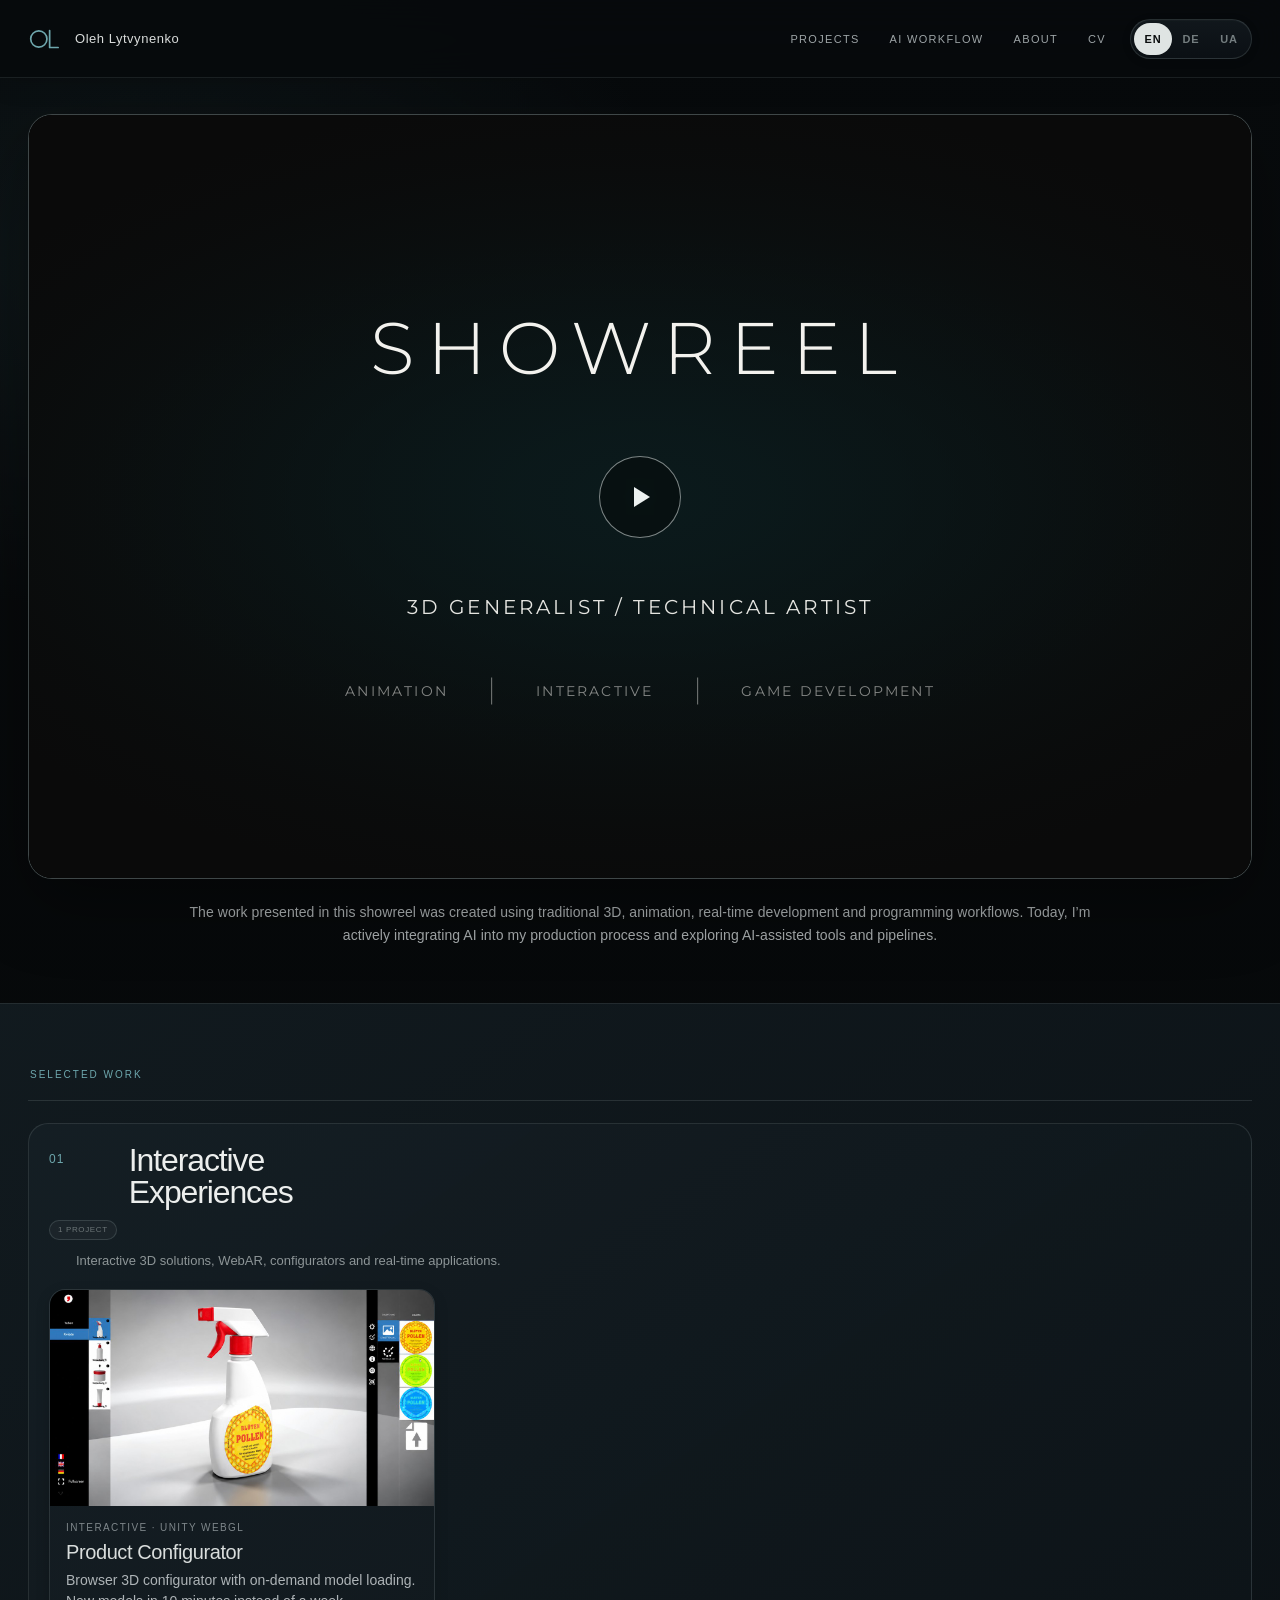
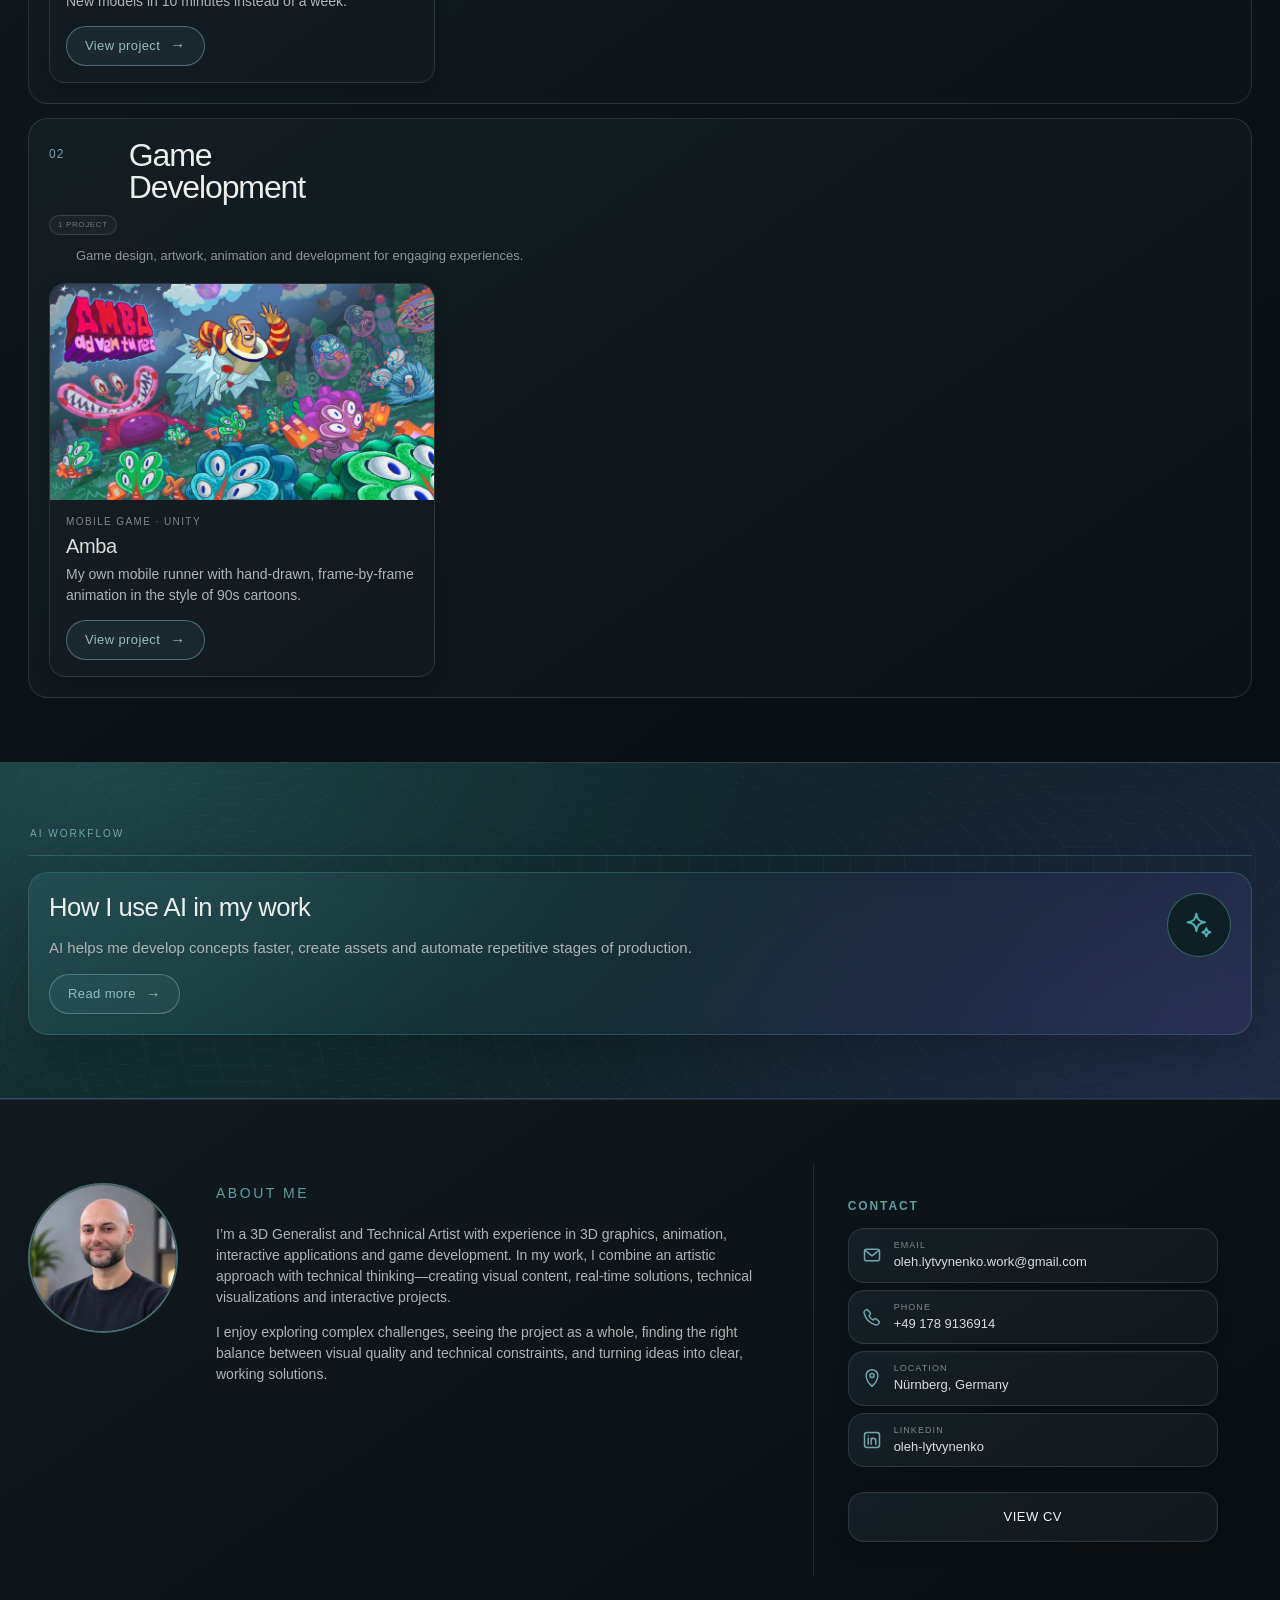
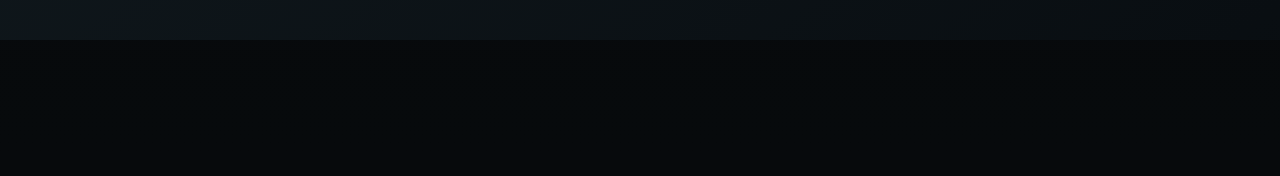
==== commit 692d7832: "Home page: full-width section bands, tinted AI block, mobile fixes - Showreel, Projects, AI workflow" ====
--- a/index.html
+++ b/index.html
@@ -29,11 +29,12 @@
   <link href="https://fonts.googleapis.com/css2?family=Montserrat:wght@300;400;500&display=swap" rel="stylesheet">
   <link rel="stylesheet" href="styles.css?v=20260807-3">
   <link rel="stylesheet" href="motion.css?v=20260808-1">
-  <link rel="stylesheet" href="mobile-fixes.css?v=20261122-2">
+  <link rel="stylesheet" href="mobile-fixes.css?v=20261123-1">
   <link rel="stylesheet" href="visual-tuning-2026.css?v=20260906-1">
   <link rel="stylesheet" href="showreel-state.css?v=20260827-1">
   <link rel="stylesheet" href="home-projects.css?v=20261122-3">
-  <link rel="stylesheet" href="buttons.css?v=20261122-1">
+  <link rel="stylesheet" href="buttons.css?v=20261124-1">
+  <link rel="stylesheet" href="home-bands.css?v=20261124-final">
 </head>
 <body>
 <header class="topbar wrap">
@@ -74,14 +75,15 @@
   <section id="ai-workflow" class="wrap ai-teaser">
     <p class="section-label" data-i18n="ai.label">AI workflow</p>
     <div class="ai-teaser-body">
+      <span class="ai-icon" aria-hidden="true"><svg viewBox="0 0 24 24" fill="none" stroke="currentColor" stroke-width="1.5" stroke-linejoin="round" stroke-linecap="round"><path d="M10 3.5C10.6 7.9 12.1 9.4 16.5 10 12.1 10.6 10.6 12.1 10 16.5 9.4 12.1 7.9 10.6 3.5 10 7.9 9.4 9.4 7.9 10 3.5Z"/><path d="M17.5 14.5C17.8 16.4 18.6 17.2 20.5 17.5 18.6 17.8 17.8 18.6 17.5 20.5 17.2 18.6 16.4 17.8 14.5 17.5 16.4 17.2 17.2 16.4 17.5 14.5Z"/></svg></span>
       <h2 data-i18n="ai.title">How I use AI in my work</h2>
       <p data-i18n="ai.text">AI helps me develop concepts faster, create assets and automate repetitive stages of production.</p>
       <a class="btn ai-teaser-link" href="ai-workflow.html"><span data-i18n="ai.more">Read more</span><span class="btn-arrow btn-arrow-next" aria-hidden="true">→</span></a>
     </div>
   </section>
 
-  <section id="about" class="about wrap"><div class="portrait"><img src="assets/portrait-site.webp?v=1" alt="Portrait of Oleh Lytvynenko" width="900" height="900" loading="lazy" decoding="async"></div><div class="about-copy"><p class="eyebrow accent" data-i18n="about.title">About me</p><p data-i18n="about.p1">I’m a 3D Artist and Technical Artist with experience in 3D graphics, animation, interactive applications and game development. In my work, I combine an artistic approach with technical thinking—creating visual content, real-time solutions, technical visualizations and interactive projects.</p><p data-i18n="about.p2">I enjoy exploring complex challenges, seeing the project as a whole, finding the right balance between visual quality and technical constraints, and turning ideas into clear, working solutions.</p></div><div class="contact" aria-label="Contact details"><p class="contact-label">Contact</p><a class="contact-row" href="mailto:olehanimator@gmail.com"><span class="contact-icon" aria-hidden="true" style="color:#6ea7ad;display:grid;place-items:center"><svg viewBox="0 0 24 24" fill="none" style="width:20px;height:20px;display:block"><rect x="3" y="5" width="18" height="14" rx="2.5" stroke="currentColor" stroke-width="1.8"/><path d="M4.5 7l7.5 6 7.5-6" stroke="currentColor" stroke-width="1.8" stroke-linecap="round" stroke-linejoin="round"/></svg></span><span><small>Email</small>olehanimator@gmail.com</span></a><a class="contact-row" href="tel:+491789136914"><span class="contact-icon" aria-hidden="true" style="color:#6ea7ad;display:grid;place-items:center"><svg viewBox="0 0 24 24" fill="none" style="width:20px;height:20px;display:block"><path d="M7.1 3.8 9.8 7c.5.6.5 1.4 0 2L8.4 10.5c1.2 2.3 2.8 3.9 5.1 5.1l1.5-1.4c.6-.5 1.4-.5 2 0l3.2 2.7c.7.6.8 1.6.3 2.3l-1 1.4c-.6.8-1.6 1.2-2.6.9C9.3 19.7 4.3 14.7 2.5 7.1c-.2-1 .1-2 .9-2.6l1.4-1c.7-.5 1.7-.4 2.3.3Z" stroke="currentColor" stroke-width="1.8" stroke-linecap="round" stroke-linejoin="round"/></svg></span><span><small>Phone</small>+49 178 9136914</span></a><div class="contact-row static"><span class="contact-icon" aria-hidden="true" style="color:#6ea7ad;display:grid;place-items:center"><svg viewBox="0 0 24 24" fill="none" style="width:20px;height:20px;display:block"><path d="M12 22s7-6.1 7-13a7 7 0 1 0-14 0c0 6.9 7 13 7 13Z" stroke="currentColor" stroke-width="1.8" stroke-linejoin="round"/><circle cx="12" cy="9" r="2.5" stroke="currentColor" stroke-width="1.8"/></svg></span><span><small>Location</small><span data-i18n="about.locationText">Nürnberg, Germany</span></span></div><a class="contact-row" href="https://www.linkedin.com/in/oleh-lytvynenko-2490a337" target="_blank" rel="noreferrer"><span class="contact-icon" aria-hidden="true" style="color:#6ea7ad;display:grid;place-items:center;background:none;border:0;box-shadow:none"><svg viewBox="0 0 24 24" fill="none" style="width:20px;height:20px;display:block"><rect x="3" y="3" width="18" height="18" rx="3" stroke="currentColor" stroke-width="1.8"/><path d="M7.5 10v7M7.5 7.2v.1M11 17v-4.1c0-1.8 1-3 2.7-3 1.9 0 2.8 1.2 2.8 3.2V17M11 10v7" stroke="currentColor" stroke-width="1.8" stroke-linecap="round"/></svg></span><span><small>LinkedIn</small>oleh-lytvynenko</span></a><a id="cv" class="cv-link" href="cv.html">View CV</a></div></section>
+  <section id="about" class="about wrap"><div class="portrait"><img src="assets/portrait-final.webp?v=2" alt="Portrait of Oleh Lytvynenko" width="900" height="900" loading="eager" decoding="async"></div><div class="about-copy"><p class="eyebrow accent" data-i18n="about.title">About me</p><p data-i18n="about.p1">I’m a 3D Artist and Technical Artist with experience in 3D graphics, animation, interactive applications and game development. In my work, I combine an artistic approach with technical thinking—creating visual content, real-time solutions, technical visualizations and interactive projects.</p><p data-i18n="about.p2">I enjoy exploring complex challenges, seeing the project as a whole, finding the right balance between visual quality and technical constraints, and turning ideas into clear, working solutions.</p></div><div class="contact" aria-label="Contact details"><p class="contact-label">Contact</p><a class="contact-row" href="mailto:oleh.lytvynenko.work@gmail.com"><span class="contact-icon" aria-hidden="true" style="color:#6ea7ad;display:grid;place-items:center"><svg viewBox="0 0 24 24" fill="none" style="width:20px;height:20px;display:block"><rect x="3" y="5" width="18" height="14" rx="2.5" stroke="currentColor" stroke-width="1.8"/><path d="M4.5 7l7.5 6 7.5-6" stroke="currentColor" stroke-width="1.8" stroke-linecap="round" stroke-linejoin="round"/></svg></span><span><small>Email</small>oleh.lytvynenko.work@gmail.com</span></a><a class="contact-row" href="tel:+491789136914"><span class="contact-icon" aria-hidden="true" style="color:#6ea7ad;display:grid;place-items:center"><svg viewBox="0 0 24 24" fill="none" style="width:20px;height:20px;display:block"><path d="M7.1 3.8 9.8 7c.5.6.5 1.4 0 2L8.4 10.5c1.2 2.3 2.8 3.9 5.1 5.1l1.5-1.4c.6-.5 1.4-.5 2 0l3.2 2.7c.7.6.8 1.6.3 2.3l-1 1.4c-.6.8-1.6 1.2-2.6.9C9.3 19.7 4.3 14.7 2.5 7.1c-.2-1 .1-2 .9-2.6l1.4-1c.7-.5 1.7-.4 2.3.3Z" stroke="currentColor" stroke-width="1.8" stroke-linecap="round" stroke-linejoin="round"/></svg></span><span><small>Phone</small>+49 178 9136914</span></a><div class="contact-row static"><span class="contact-icon" aria-hidden="true" style="color:#6ea7ad;display:grid;place-items:center"><svg viewBox="0 0 24 24" fill="none" style="width:20px;height:20px;display:block"><path d="M12 22s7-6.1 7-13a7 7 0 1 0-14 0c0 6.9 7 13 7 13Z" stroke="currentColor" stroke-width="1.8" stroke-linejoin="round"/><circle cx="12" cy="9" r="2.5" stroke="currentColor" stroke-width="1.8"/></svg></span><span><small>Location</small><span data-i18n="about.locationText">Nürnberg, Germany</span></span></div><a class="contact-row" href="https://www.linkedin.com/in/oleh-lytvynenko-2490a337" target="_blank" rel="noreferrer"><span class="contact-icon" aria-hidden="true" style="color:#6ea7ad;display:grid;place-items:center;background:none;border:0;box-shadow:none"><svg viewBox="0 0 24 24" fill="none" style="width:20px;height:20px;display:block"><rect x="3" y="3" width="18" height="18" rx="3" stroke="currentColor" stroke-width="1.8"/><path d="M7.5 10v7M7.5 7.2v.1M11 17v-4.1c0-1.8 1-3 2.7-3 1.9 0 2.8 1.2 2.8 3.2V17M11 10v7" stroke="currentColor" stroke-width="1.8" stroke-linecap="round"/></svg></span><span><small>LinkedIn</small>oleh-lytvynenko</span></a><a id="cv" class="cv-link" href="cv.html">View CV</a></div></section>
 </main>
 <footer class="wrap"><span>© <b id="year"></b> Oleh Lytvynenko</span><span data-i18n="footer.rights">All rights reserved</span></footer>
-<script src="script.js?v=20261122-1"></script><script src="showreel-state.js?v=20260925-7"></script><script src="motion.js?v=20260808-1"></script><script type="module" src="https://static.cloudflareinsights.com/beacon.min.js" data-cf-beacon='{"token":"c24475ce87b84aad874a7073d47edc40"}'></script>
+<script src="script.js?v=20261122-2"></script><script src="showreel-state.js?v=20260925-7"></script><script src="motion.js?v=20260808-1"></script><script type="module" src="https://static.cloudflareinsights.com/beacon.min.js" data-cf-beacon='{"token":"c24475ce87b84aad874a7073d47edc40"}'></script>
 </body></html>
--- a/mobile-fixes.css
+++ b/mobile-fixes.css
@@ -115,3 +115,6 @@
   #projects.home-projects>.work-section{padding-left:12px!important;padding-right:12px!important}
   .about .portrait{max-width:none!important;width:100%!important}
 }
+
+/* Phones: show only the OL monogram in the header, without the name next to it */
+@media (max-width:700px){.logo-mark .logo-name{display:none!important}}
--- a/buttons.css
+++ b/buttons.css
@@ -10,3 +10,8 @@
 /* Bottom "back" row on case pages and the AI page */
 .page-back{margin:56px auto 64px;padding-top:28px;border-top:1px solid var(--line,rgba(255,255,255,.1))}
 @media(max-width:700px){.page-back{margin:40px auto 48px}.btn-lg{min-height:48px;padding:0 22px;font-size:14px}}
+/* Phones: buttons sit on the right edge, under the right thumb (desktop keeps them on the left) */
+@media(max-width:700px){.btn,.home-projects .work-card[data-project] .work-card-copy>.btn{display:flex!important;width:fit-content;margin-left:auto!important;margin-right:0!important}}
+/* Language switcher: pill shape like every other button on the site (was 10-14px corners) */
+.language-switcher{border-radius:999px!important}
+.language-switcher button{border-radius:999px!important}
--- a/home-bands.css
+++ b/home-bands.css
@@ -0,0 +1,118 @@
+/* Home page: every section sits on its own full-width horizontal band.
+   Showreel, Projects and About keep the site's original blue-grey charcoal;
+   the AI workflow band is set apart by a soft teal + violet tone and faint contour lines. */
+html,body{overflow-x:clip}
+:root{
+  --page:#070a0c;
+  --band-line:rgba(205,224,225,.12);
+  --surface-line:rgba(205,224,225,.13);
+  --acc:#6ea7ad;
+  --g1:80 175 180;  /* AI glow, top left: teal */
+  --g2:140 110 255; /* AI glow, bottom right: violet */
+}
+html{background:var(--page)!important}
+body{background:radial-gradient(900px 560px at 12% 8%,rgba(52,91,96,.16),transparent 62%),radial-gradient(760px 520px at 88% 42%,rgba(35,58,67,.13),transparent 64%),linear-gradient(180deg,#080b0d 0%,#050708 54%,#070a0c 100%)!important}
+.topbar:before{background:color-mix(in srgb,var(--page) 92%,transparent)!important}
+body>footer{background:none;position:relative}
+
+/* Bands */
+main > section.hero,
+main > section.home-projects,
+main > section.ai-teaser,
+main > section.about{
+  position:relative;
+  isolation:isolate;
+  margin-top:0!important;
+  margin-bottom:0!important;
+}
+main > section.hero::before,
+main > section.home-projects::before,
+main > section.ai-teaser::before,
+main > section.about::before{
+  content:"";
+  position:absolute;
+  z-index:-1;
+  top:0;bottom:0;
+  left:50%;
+  width:100vw;
+  transform:translateX(-50%);
+  border-top:1px solid var(--band-line);
+  pointer-events:none;
+}
+main > section.hero{padding-top:36px!important;padding-bottom:56px!important}
+main > section.hero::before{border-top:0;background:transparent}
+main > section.home-projects::before,
+main > section.about::before{background:linear-gradient(145deg,rgba(18,27,32,.96),rgba(9,14,18,.98))}
+
+/* No rounded outer containers; inner cards stay */
+main > section.home-projects,
+main > section.ai-teaser,
+main > section.about{
+  padding:64px 0!important;
+  border:0!important;
+  border-radius:0!important;
+  background:none!important;
+  box-shadow:none!important;
+  overflow:visible!important;
+}
+
+/* Inner blocks and cards: original colours */
+main .home-projects>.work-section{background:linear-gradient(145deg,rgba(22,32,38,.78),rgba(13,20,24,.82))!important;border-color:var(--surface-line)!important;box-shadow:none!important}
+main .home-projects .work-card[data-project],main .contact .contact-row,main .contact .cv-link{background:linear-gradient(145deg,#151e24,#11191e)!important;border-color:var(--surface-line)!important}
+main .home-projects .work-card[data-project]:hover,main .contact .contact-row:hover,main .contact .cv-link:hover{border-color:color-mix(in srgb,var(--acc) 60%,transparent)!important}
+
+/* About: small round photo */
+main > section.about{grid-template-columns:150px minmax(0,1.3fr) minmax(0,.9fr)!important;align-items:start!important}
+main > section.about .portrait{width:150px!important;height:150px!important;min-height:0!important;max-width:150px!important;margin-top:20px;border-radius:50%!important;overflow:hidden;border:2px solid color-mix(in srgb,var(--acc) 60%,transparent)!important;padding:0!important}
+main > section.about .portrait img{display:block;width:100%!important;height:100%!important;object-fit:cover;border-radius:0!important}
+main > section.about .about-copy{padding:20px 38px!important}
+
+/* Accent */
+.logo-mark svg,.section-label,.about-copy .eyebrow,.contact-label,.accent,.work-number,main .contact-icon{color:var(--acc)!important}
+.btn{color:color-mix(in srgb,var(--acc) 75%,#fff)!important;border-color:color-mix(in srgb,var(--acc) 55%,transparent)!important;background:color-mix(in srgb,var(--acc) 10%,transparent)!important}
+.btn:hover,a:hover>*>.btn,a:hover>.btn{border-color:var(--acc)!important;background:color-mix(in srgb,var(--acc) 22%,transparent)!important;color:#fff!important}
+
+/* AI band: teal + violet blending across the band, plus faint contour lines */
+main > section.ai-teaser::before{
+  background:
+    radial-gradient(70% 160% at 8% 0%,rgb(var(--g1) / .17),transparent 72%),
+    radial-gradient(65% 160% at 95% 100%,rgb(var(--g2) / .09),transparent 72%),
+    linear-gradient(115deg,rgb(var(--g1) / .10) 0%,rgb(var(--g1) / .06) 35%,rgb(var(--g2) / .055) 70%,rgb(var(--g2) / .07) 100%),
+    linear-gradient(160deg,#0f2326 0%,#0c1d20 55%,#0d2023 100%);
+  border-bottom:1px solid rgb(var(--g2) / .22);
+}
+main > section.ai-teaser::after{
+  content:"";display:block;position:absolute;z-index:-1;top:0;bottom:0;left:50%;width:100vw;transform:translateX(-50%);pointer-events:none;
+  background:repeating-radial-gradient(ellipse 120% 90% at 18% 30%,transparent 0 26px,rgba(255,255,255,.032) 26px 27px),repeating-radial-gradient(ellipse 90% 120% at 85% 80%,transparent 0 34px,rgba(255,255,255,.024) 34px 35px);
+}
+main > section.ai-teaser>.section-label{border-bottom-color:rgb(var(--g1) / .28)!important}
+main section.ai-teaser .ai-teaser-body{
+  position:relative;
+  background:linear-gradient(120deg,rgb(var(--g1) / .14) 0%,rgb(var(--g1) / .07) 40%,rgb(var(--g2) / .07) 75%,rgb(var(--g2) / .10) 100%)!important;
+  border:1px solid rgb(var(--g1) / .26)!important;
+  box-shadow:0 18px 50px rgba(0,0,0,.18)!important;
+  backdrop-filter:blur(10px);-webkit-backdrop-filter:blur(10px);
+}
+/* AI card icon: sparkles in a round badge, top right */
+.ai-icon{position:absolute;top:20px;right:20px;width:64px;height:64px;display:grid;place-items:center;border-radius:50%;color:rgb(var(--g1));background:#0f2024;border:1px solid rgb(var(--g1) / .5)}
+.ai-icon svg{width:32px;height:32px;display:block;overflow:visible}
+main section.ai-teaser .ai-teaser-body h2,main section.ai-teaser .ai-teaser-body p{padding-right:84px}
+
+@media (max-width:700px){
+  main > section.home-projects,
+  main > section.ai-teaser,
+  main > section.about{width:min(calc(100% - 28px),var(--max))!important;padding:40px 0!important}
+  #projects.home-projects,#ai-workflow.ai-teaser{padding:40px 0!important}
+  /* Project cards: equal gap to the left, right and bottom edge of their block */
+  #projects.home-projects>.work-section{padding:16px 12px 12px!important}
+  main > section.hero{padding-top:20px!important;padding-bottom:36px!important}
+  /* Small round photo on the left, text wraps around it */
+  main > section.about{display:block!important}
+  main > section.about::after{content:"";display:table;clear:both}
+  main > section.about .portrait{float:left;width:26%!important;max-width:110px!important;height:auto!important;aspect-ratio:1;margin:4px 16px 8px 0!important}
+  main > section.about .about-copy{display:block!important;padding:0 0 8px!important}
+  main > section.about .contact{clear:both;padding-top:24px!important}
+  .ai-icon{position:static;width:48px;height:48px;margin:0 0 14px}
+  .ai-icon svg{width:24px;height:24px}
+  main section.ai-teaser .ai-teaser-body h2,main section.ai-teaser .ai-teaser-body p{padding-right:0}
+}
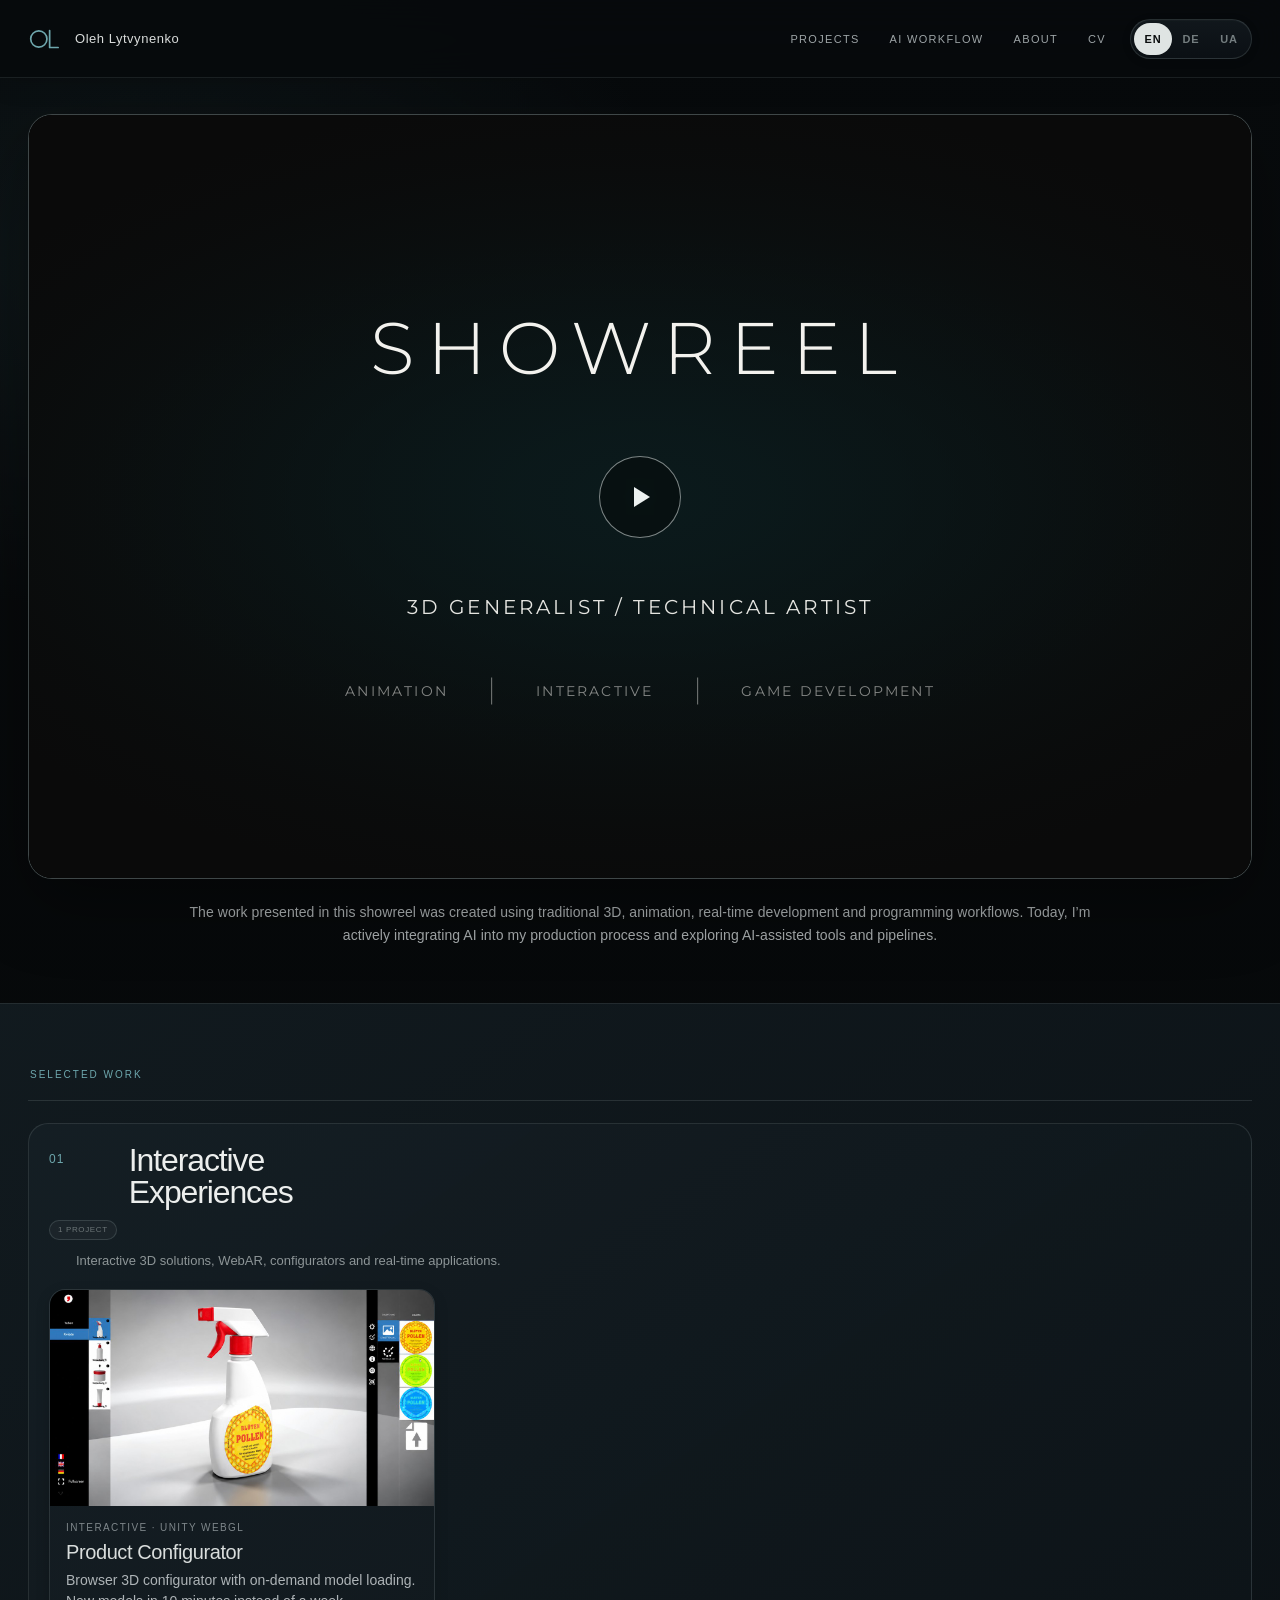
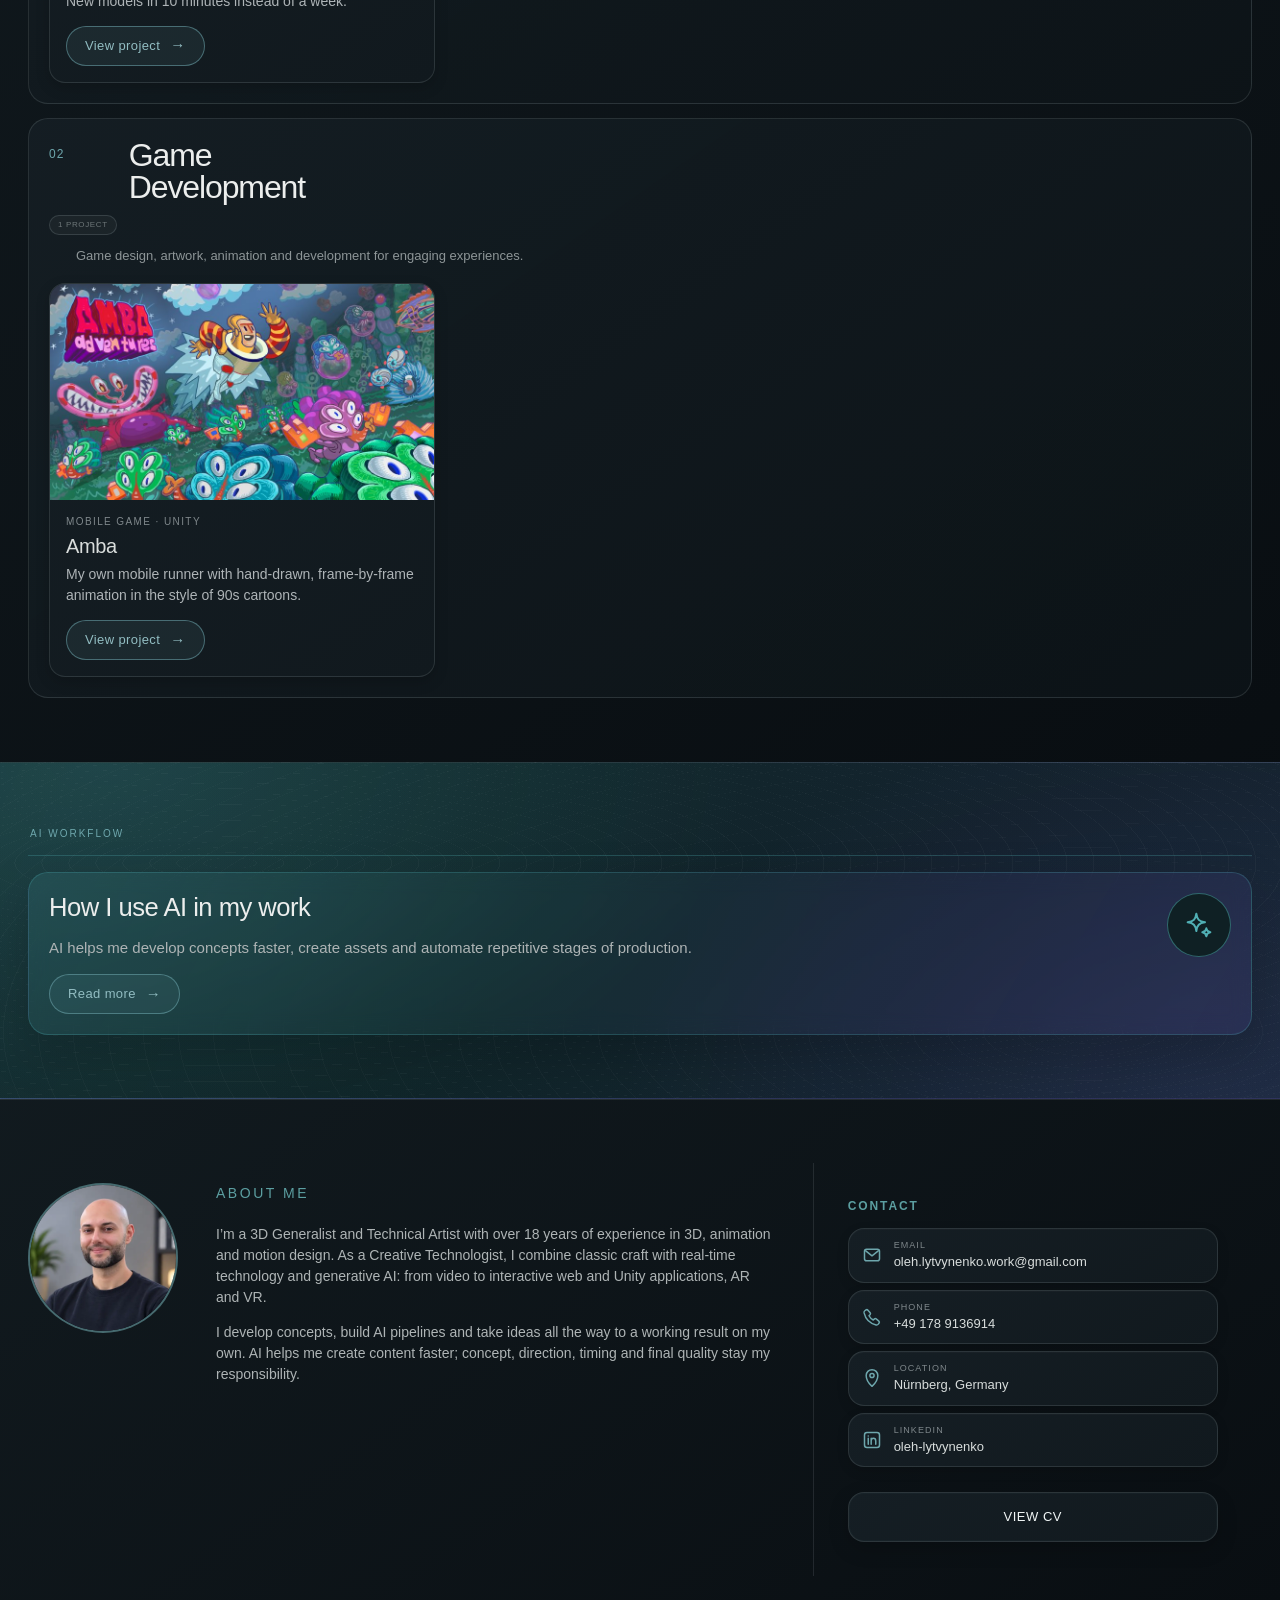
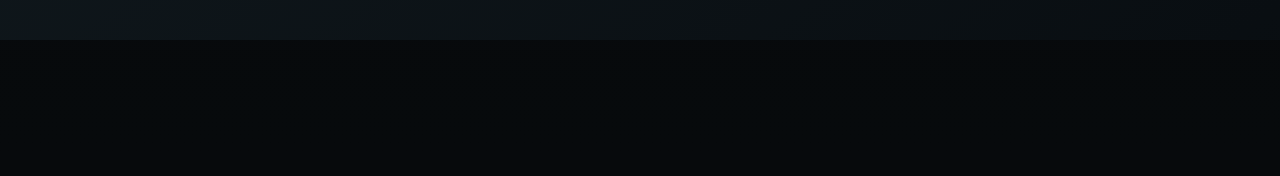
==== commit 9467fa41: "Update CV to the 3D Generalist / Technical Artist version and align About me - assets/cv.pdf replace" ====
--- a/index.html
+++ b/index.html
@@ -82,8 +82,8 @@
     </div>
   </section>
 
-  <section id="about" class="about wrap"><div class="portrait"><img src="assets/portrait-final.webp?v=2" alt="Portrait of Oleh Lytvynenko" width="900" height="900" loading="eager" decoding="async"></div><div class="about-copy"><p class="eyebrow accent" data-i18n="about.title">About me</p><p data-i18n="about.p1">I’m a 3D Artist and Technical Artist with experience in 3D graphics, animation, interactive applications and game development. In my work, I combine an artistic approach with technical thinking—creating visual content, real-time solutions, technical visualizations and interactive projects.</p><p data-i18n="about.p2">I enjoy exploring complex challenges, seeing the project as a whole, finding the right balance between visual quality and technical constraints, and turning ideas into clear, working solutions.</p></div><div class="contact" aria-label="Contact details"><p class="contact-label">Contact</p><a class="contact-row" href="mailto:oleh.lytvynenko.work@gmail.com"><span class="contact-icon" aria-hidden="true" style="color:#6ea7ad;display:grid;place-items:center"><svg viewBox="0 0 24 24" fill="none" style="width:20px;height:20px;display:block"><rect x="3" y="5" width="18" height="14" rx="2.5" stroke="currentColor" stroke-width="1.8"/><path d="M4.5 7l7.5 6 7.5-6" stroke="currentColor" stroke-width="1.8" stroke-linecap="round" stroke-linejoin="round"/></svg></span><span><small>Email</small>oleh.lytvynenko.work@gmail.com</span></a><a class="contact-row" href="tel:+491789136914"><span class="contact-icon" aria-hidden="true" style="color:#6ea7ad;display:grid;place-items:center"><svg viewBox="0 0 24 24" fill="none" style="width:20px;height:20px;display:block"><path d="M7.1 3.8 9.8 7c.5.6.5 1.4 0 2L8.4 10.5c1.2 2.3 2.8 3.9 5.1 5.1l1.5-1.4c.6-.5 1.4-.5 2 0l3.2 2.7c.7.6.8 1.6.3 2.3l-1 1.4c-.6.8-1.6 1.2-2.6.9C9.3 19.7 4.3 14.7 2.5 7.1c-.2-1 .1-2 .9-2.6l1.4-1c.7-.5 1.7-.4 2.3.3Z" stroke="currentColor" stroke-width="1.8" stroke-linecap="round" stroke-linejoin="round"/></svg></span><span><small>Phone</small>+49 178 9136914</span></a><div class="contact-row static"><span class="contact-icon" aria-hidden="true" style="color:#6ea7ad;display:grid;place-items:center"><svg viewBox="0 0 24 24" fill="none" style="width:20px;height:20px;display:block"><path d="M12 22s7-6.1 7-13a7 7 0 1 0-14 0c0 6.9 7 13 7 13Z" stroke="currentColor" stroke-width="1.8" stroke-linejoin="round"/><circle cx="12" cy="9" r="2.5" stroke="currentColor" stroke-width="1.8"/></svg></span><span><small>Location</small><span data-i18n="about.locationText">Nürnberg, Germany</span></span></div><a class="contact-row" href="https://www.linkedin.com/in/oleh-lytvynenko-2490a337" target="_blank" rel="noreferrer"><span class="contact-icon" aria-hidden="true" style="color:#6ea7ad;display:grid;place-items:center;background:none;border:0;box-shadow:none"><svg viewBox="0 0 24 24" fill="none" style="width:20px;height:20px;display:block"><rect x="3" y="3" width="18" height="18" rx="3" stroke="currentColor" stroke-width="1.8"/><path d="M7.5 10v7M7.5 7.2v.1M11 17v-4.1c0-1.8 1-3 2.7-3 1.9 0 2.8 1.2 2.8 3.2V17M11 10v7" stroke="currentColor" stroke-width="1.8" stroke-linecap="round"/></svg></span><span><small>LinkedIn</small>oleh-lytvynenko</span></a><a id="cv" class="cv-link" href="cv.html">View CV</a></div></section>
+  <section id="about" class="about wrap"><div class="portrait"><img src="assets/portrait-final.webp?v=2" alt="Portrait of Oleh Lytvynenko" width="900" height="900" loading="eager" decoding="async"></div><div class="about-copy"><p class="eyebrow accent" data-i18n="about.title">About me</p><p data-i18n="about.p1">I’m a 3D Generalist and Technical Artist with over 18 years of experience in 3D, animation and motion design. As a Creative Technologist, I combine classic craft with real-time technology and generative AI: from video to interactive web and Unity applications, AR and VR.</p><p data-i18n="about.p2">I develop concepts, build AI pipelines and take ideas all the way to a working result on my own. AI helps me create content faster; concept, direction, timing and final quality stay my responsibility.</p></div><div class="contact" aria-label="Contact details"><p class="contact-label">Contact</p><a class="contact-row" href="mailto:oleh.lytvynenko.work@gmail.com"><span class="contact-icon" aria-hidden="true" style="color:#6ea7ad;display:grid;place-items:center"><svg viewBox="0 0 24 24" fill="none" style="width:20px;height:20px;display:block"><rect x="3" y="5" width="18" height="14" rx="2.5" stroke="currentColor" stroke-width="1.8"/><path d="M4.5 7l7.5 6 7.5-6" stroke="currentColor" stroke-width="1.8" stroke-linecap="round" stroke-linejoin="round"/></svg></span><span><small>Email</small>oleh.lytvynenko.work@gmail.com</span></a><a class="contact-row" href="tel:+491789136914"><span class="contact-icon" aria-hidden="true" style="color:#6ea7ad;display:grid;place-items:center"><svg viewBox="0 0 24 24" fill="none" style="width:20px;height:20px;display:block"><path d="M7.1 3.8 9.8 7c.5.6.5 1.4 0 2L8.4 10.5c1.2 2.3 2.8 3.9 5.1 5.1l1.5-1.4c.6-.5 1.4-.5 2 0l3.2 2.7c.7.6.8 1.6.3 2.3l-1 1.4c-.6.8-1.6 1.2-2.6.9C9.3 19.7 4.3 14.7 2.5 7.1c-.2-1 .1-2 .9-2.6l1.4-1c.7-.5 1.7-.4 2.3.3Z" stroke="currentColor" stroke-width="1.8" stroke-linecap="round" stroke-linejoin="round"/></svg></span><span><small>Phone</small>+49 178 9136914</span></a><div class="contact-row static"><span class="contact-icon" aria-hidden="true" style="color:#6ea7ad;display:grid;place-items:center"><svg viewBox="0 0 24 24" fill="none" style="width:20px;height:20px;display:block"><path d="M12 22s7-6.1 7-13a7 7 0 1 0-14 0c0 6.9 7 13 7 13Z" stroke="currentColor" stroke-width="1.8" stroke-linejoin="round"/><circle cx="12" cy="9" r="2.5" stroke="currentColor" stroke-width="1.8"/></svg></span><span><small>Location</small><span data-i18n="about.locationText">Nürnberg, Germany</span></span></div><a class="contact-row" href="https://www.linkedin.com/in/oleh-lytvynenko-2490a337" target="_blank" rel="noreferrer"><span class="contact-icon" aria-hidden="true" style="color:#6ea7ad;display:grid;place-items:center;background:none;border:0;box-shadow:none"><svg viewBox="0 0 24 24" fill="none" style="width:20px;height:20px;display:block"><rect x="3" y="3" width="18" height="18" rx="3" stroke="currentColor" stroke-width="1.8"/><path d="M7.5 10v7M7.5 7.2v.1M11 17v-4.1c0-1.8 1-3 2.7-3 1.9 0 2.8 1.2 2.8 3.2V17M11 10v7" stroke="currentColor" stroke-width="1.8" stroke-linecap="round"/></svg></span><span><small>LinkedIn</small>oleh-lytvynenko</span></a><a id="cv" class="cv-link" href="cv.html">View CV</a></div></section>
 </main>
 <footer class="wrap"><span>© <b id="year"></b> Oleh Lytvynenko</span><span data-i18n="footer.rights">All rights reserved</span></footer>
-<script src="script.js?v=20261122-2"></script><script src="showreel-state.js?v=20260925-7"></script><script src="motion.js?v=20260808-1"></script><script type="module" src="https://static.cloudflareinsights.com/beacon.min.js" data-cf-beacon='{"token":"c24475ce87b84aad874a7073d47edc40"}'></script>
+<script src="script.js?v=20261122-2"></script><script src="showreel-state.js?v=20260925-7"></script><script src="motion.js?v=20261124-1"></script><script type="module" src="https://static.cloudflareinsights.com/beacon.min.js" data-cf-beacon='{"token":"c24475ce87b84aad874a7073d47edc40"}'></script>
 </body></html>
